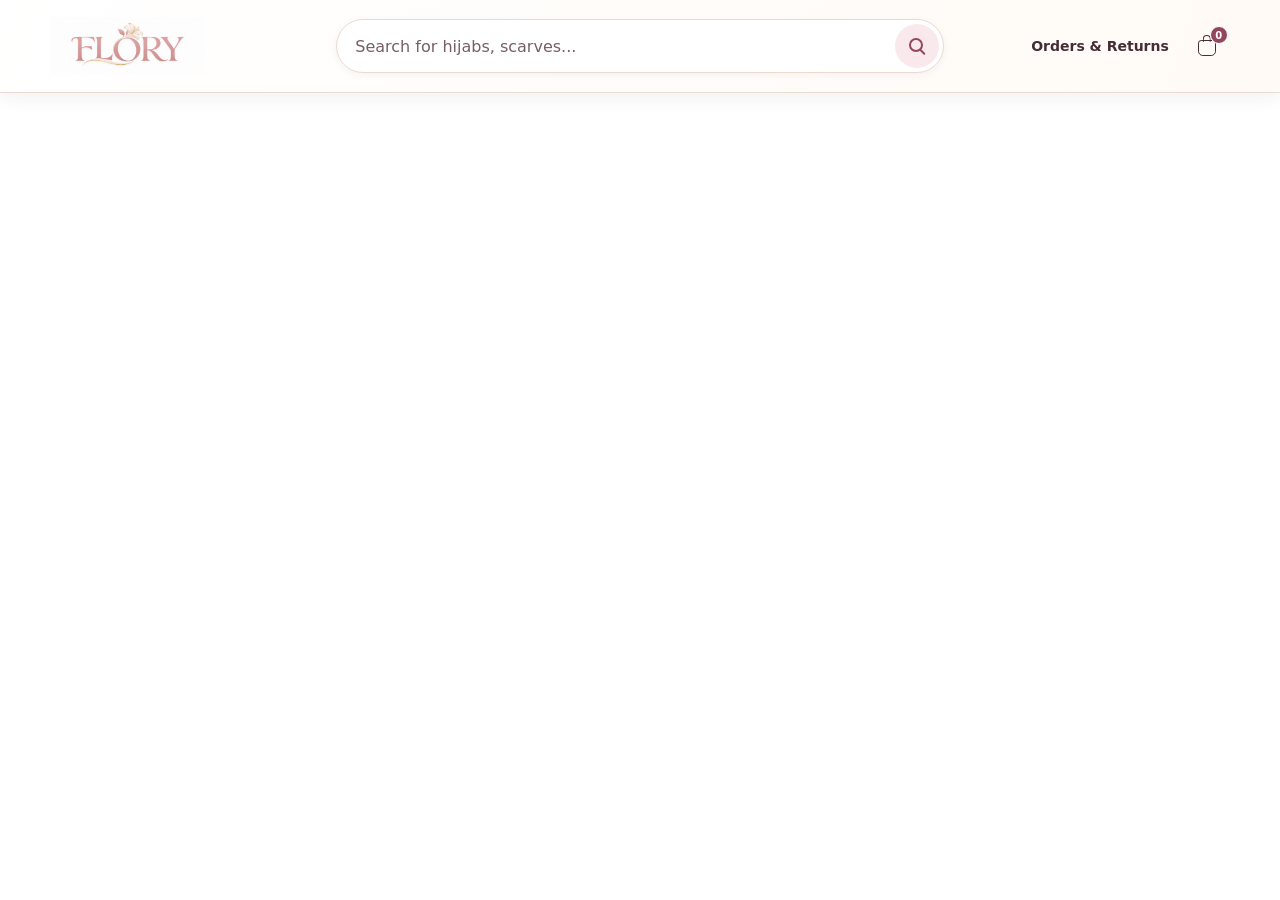
==== 3.store-project/index.html @ 4fac4cdf "stap_1 creating the header HTML and CSS" ====
<!DOCTYPE html>
<html lang="en">

<head>
    <meta charset="UTF-8">
    <meta name="viewport" content="width=device-width, initial-scale=1.0">
    <link rel="icon" type="image/png" href="./images/icons/flory-fav-icon.png">
    <title>FLORY</title>
    <link rel="stylesheet" href="./style/index/header.css">
</head>

<body>
    <header class="store-header">
        <div class="header-inner">
            <a class="brand" href="index.html">
                <img src="images/flory-logo.png" alt="FLORY home">
            </a>

            <form class="store-search" role="search" action="search.html" method="get">
                <input type="search" name="q" aria-label="Search for hijabs and scarves"
                    placeholder="Search for hijabs, scarves..." required>
                <button type="submit" aria-label="Search">
                    <span class="search-icon" aria-hidden="true"></span>
                </button>
            </form>

            <nav class="header-actions" aria-label="Store links">
                <a class="orders-link" href="orders.html">Orders &amp; Returns</a>

                <div class="cart-tools">
                    <a class="icon-link" href="cart.html" aria-label="Shopping bag, 0 items">
                        <span class="bag-icon" aria-hidden="true"></span>
                        <span class="bag-count" aria-hidden="true">0</span>
                    </a>
                </div>
            </nav>
        </div>
    </header>
</body>

</html>
---- 3.store-project/style/index/header.css ----
:root {
  --cream: #fffaf5;
  --white: #fff;
  --blush: #fae9ec;
  --beige: #eadbd1;
  --rose: #93465d;
  --gold: #a97b3f;
  --ink: #442e35;
  --muted: #765f66;
}

* {
  box-sizing: border-box;
}

body {
  margin: 0;
  color: var(--ink);
  font-family: "DM Sans", system-ui, sans-serif;
}

.store-header {
  background: linear-gradient(110deg, var(--white), var(--cream));
  border-bottom: 1px solid var(--beige);
  box-shadow: 0 4px 18px rgb(68 46 53 / 7%);
}

.header-inner {
  display: grid;
  grid-template-columns: minmax(0, 1fr) minmax(0, 2.4fr) minmax(max-content, 1fr);
  align-items: center;
  gap: 2rem;
  max-width: 90rem;
  margin-inline: auto;
  padding: 1rem clamp(1rem, 4vw, 3.5rem);
}

.brand {
  justify-self: start;
  border-radius: 0.5rem;
}

.brand img {
  display: block;
  width: clamp(6rem, 12vw, 10rem);
  max-width: 100%;
  height: 3.75rem;
  object-fit: contain;
  object-position: left center;
}

.store-search {
  display: flex;
  width: 100%;
  min-width: 0;
  padding: 0.25rem;
  border: 1px solid var(--beige);
  border-radius: 999px;
  background: var(--white);
  box-shadow: 0 2px 8px rgb(68 46 53 / 5%);
}

.store-search input {
  flex: 1;
  min-width: 0;
  padding: 0 0.875rem;
  border: 0;
  border-radius: inherit;
  background: transparent;
  color: var(--ink);
  font: inherit;
}

.store-search input::placeholder {
  color: var(--muted);
}

.store-search input:focus {
  outline: none;
}

.store-search:focus-within {
  border-color: var(--rose);
  outline: 2px solid var(--blush);
}

.store-search button,
.icon-link {
  display: grid;
  place-items: center;
  flex: none;
  width: 2.75rem;
  height: 2.75rem;
}

.store-search button {
  border: 0;
  border-radius: 50%;
  background: var(--blush);
  color: var(--rose);
  cursor: pointer;
}

.store-search button:hover {
  background: #f4d9df;
}

.search-icon {
  position: relative;
  width: 0.875rem;
  height: 0.875rem;
  border: 2px solid currentColor;
  border-radius: 50%;
  transform: translate(-1px, -1px);
}

.search-icon::after {
  position: absolute;
  right: -5px;
  bottom: -3px;
  width: 7px;
  height: 2px;
  border-radius: 2px;
  background: currentColor;
  transform: rotate(45deg);
  content: "";
}

.header-actions,
.cart-tools {
  display: flex;
  align-items: center;
}

.header-actions {
  justify-self: end;
  gap: 1rem;
}



.orders-link {
  display: inline-flex;
  align-items: center;
  min-height: 2.75rem;
  color: var(--ink);
  font-size: 0.875rem;
  font-weight: 600;
  text-decoration: none;
  white-space: nowrap;
}

.orders-link:hover {
  text-decoration: underline;
  text-decoration-color: var(--gold);
  text-underline-offset: 0.25em;
}

.icon-link {
  position: relative;
  border-radius: 50%;
  color: var(--ink);
  text-decoration: none;
}

.icon-link:hover {
  background: var(--blush);
  color: var(--rose);
}

.brand:focus-visible,
.orders-link:focus-visible,
.icon-link:focus-visible,
.store-search button:focus-visible {
  outline: 2px solid var(--rose);
  outline-offset: 2px;
}






.bag-icon {
  position: relative;
  width: 1.125rem;
  height: 1rem;
  margin-top: 0.25rem;
  border: 1.5px solid currentColor;
  border-radius: 0.2rem 0.2rem 0.3rem 0.3rem;
}

.bag-icon::before {
  position: absolute;
  top: -0.375rem;
  left: 50%;
  width: 0.4rem;
  height: 0.35rem;
  border: 1.5px solid currentColor;
  border-bottom: 0;
  border-radius: 0.35rem 0.35rem 0 0;
  transform: translateX(-50%);
  content: "";
}

.bag-count {
  position: absolute;
  top: 0.125rem;
  right: 0.0625rem;
  display: grid;
  place-items: center;
  min-width: 1.125rem;
  height: 1.125rem;
  padding-inline: 0.125rem;
  border: 1px solid var(--white);
  border-radius: 999px;
  background: var(--rose);
  color: var(--white);
  font-size: 0.625rem;
  font-weight: 700;
}

/* Tablet */
@media (max-width: 62rem) {
  .header-inner {
    grid-template-columns: minmax(0, 1fr) minmax(0, 2fr) max-content;
    gap: 1rem;
  }

  .header-actions {
    gap: 0.5rem;
  }
}

/* Mobile: logo and store links above a full-width search field */
@media (max-width: 44rem) {
  .header-inner {
    grid-template-columns: minmax(0, 1fr) max-content;
    gap: 0.625rem 0.75rem;
    padding: 0.625rem 1rem 0.875rem;
  }

  .brand {
    grid-area: 1 / 1;
  }

  .brand img {
    height: 2.75rem;
  }

  .header-actions {
    grid-area: 1 / 2;
  }

  .store-search {
    grid-area: 2 / 1 / 3 / -1;
  }
}

/* Narrow phones */
@media (max-width: 23rem) {
  .header-inner {
    padding-inline: 0.75rem;
    column-gap: 0.5rem;
  }

  .orders-link {
    font-size: 0.75rem;
  }

 
}
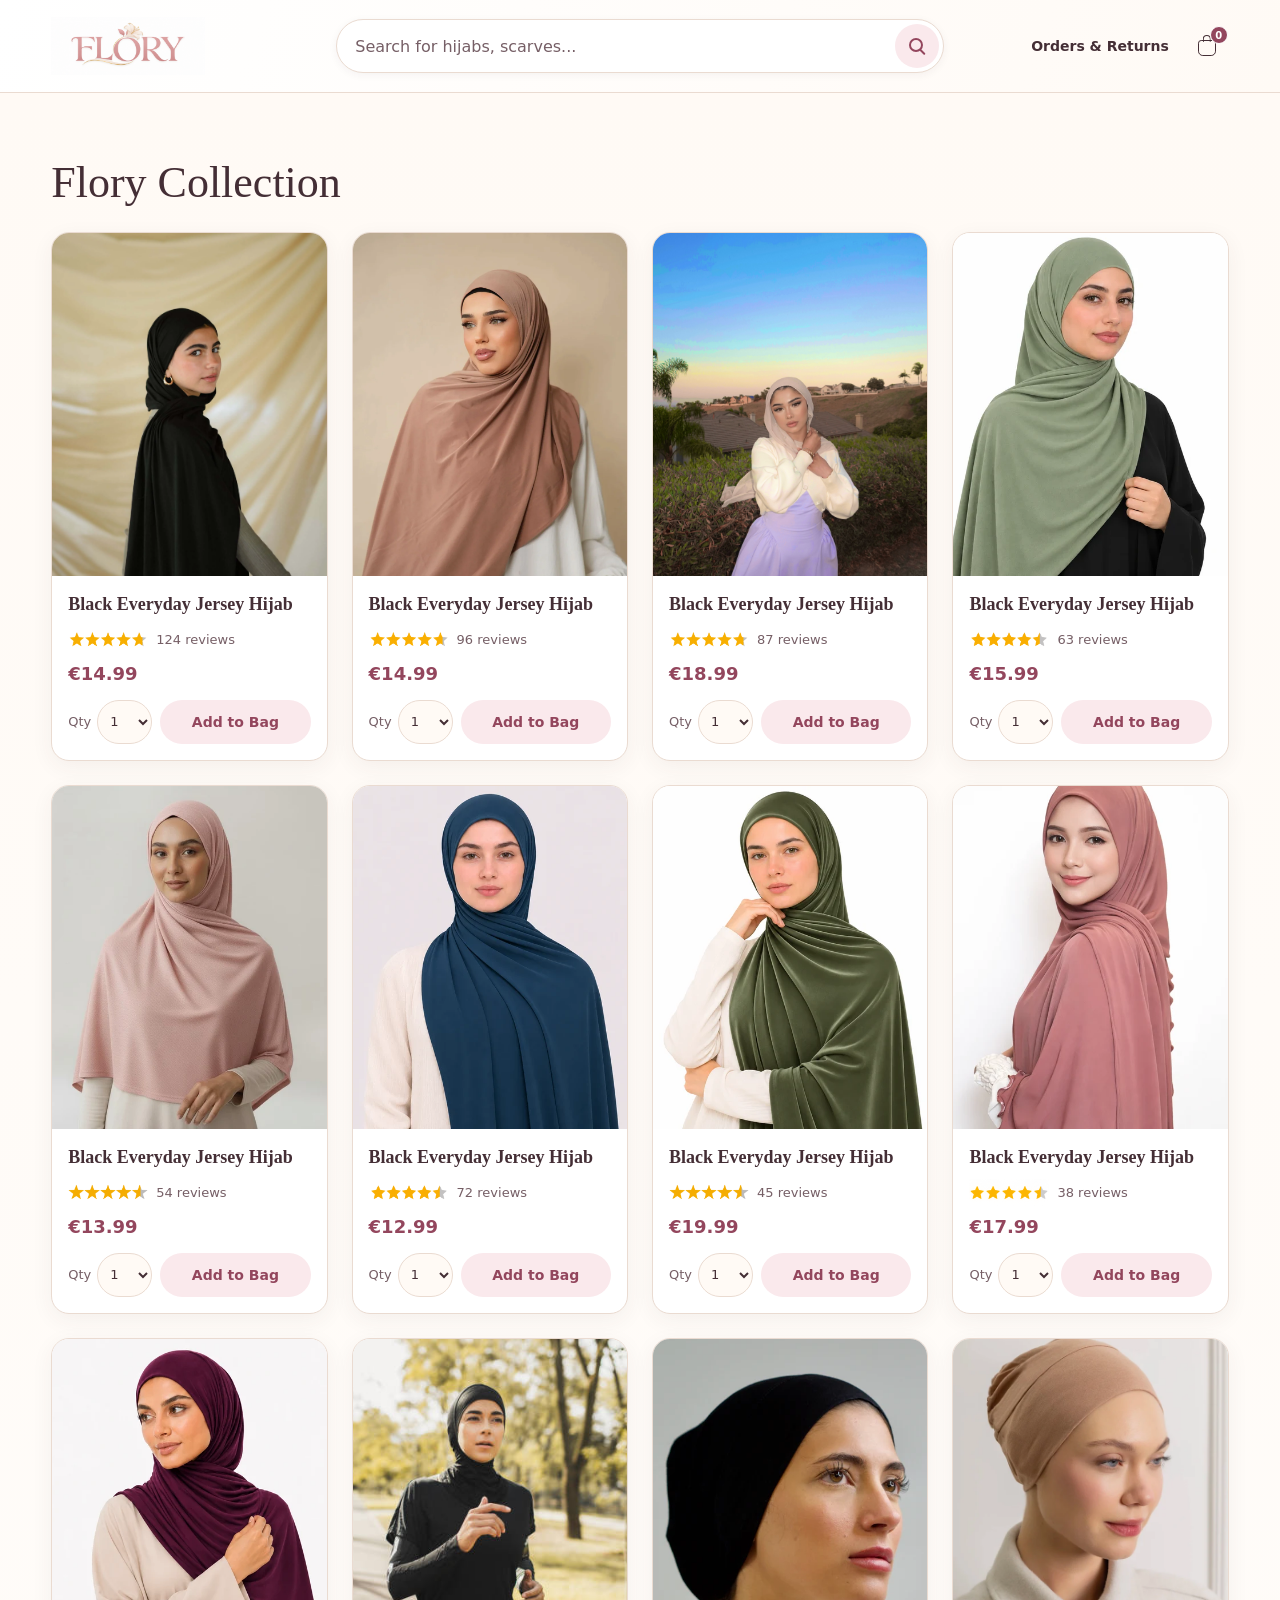
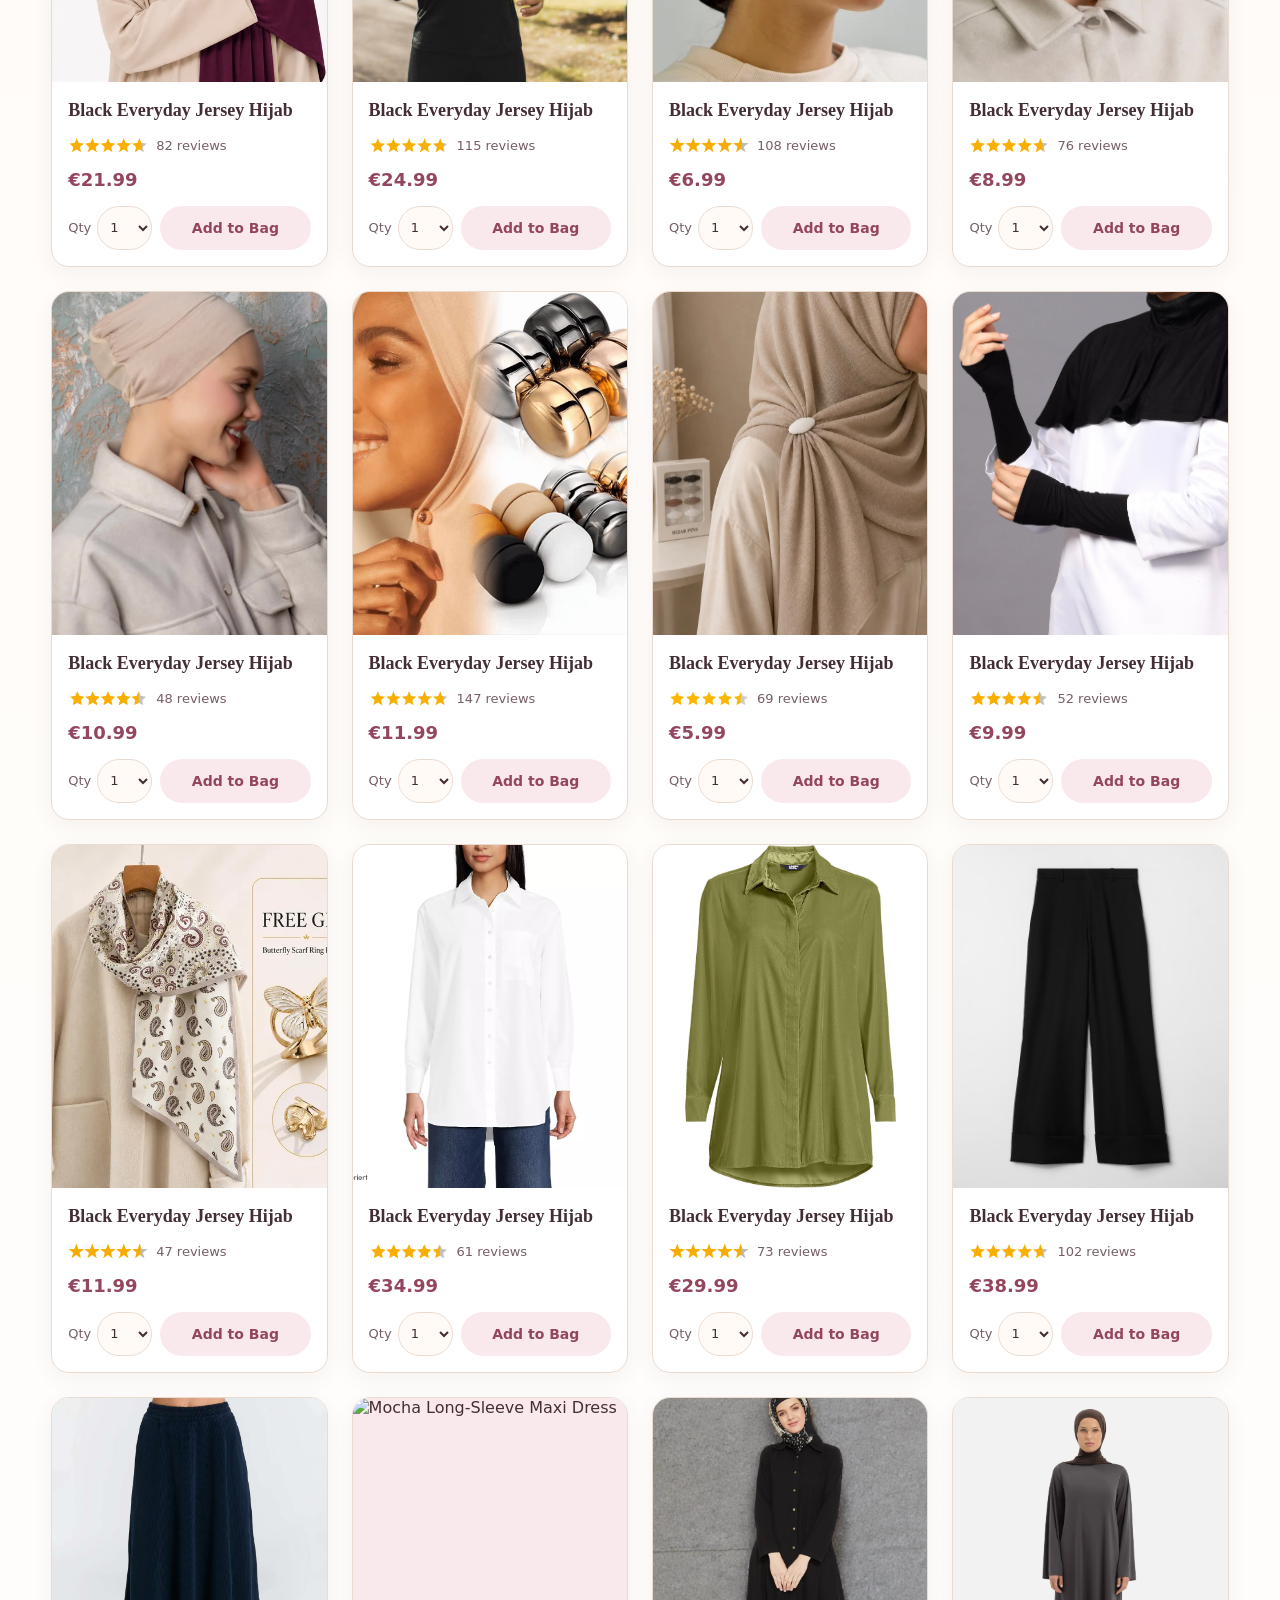
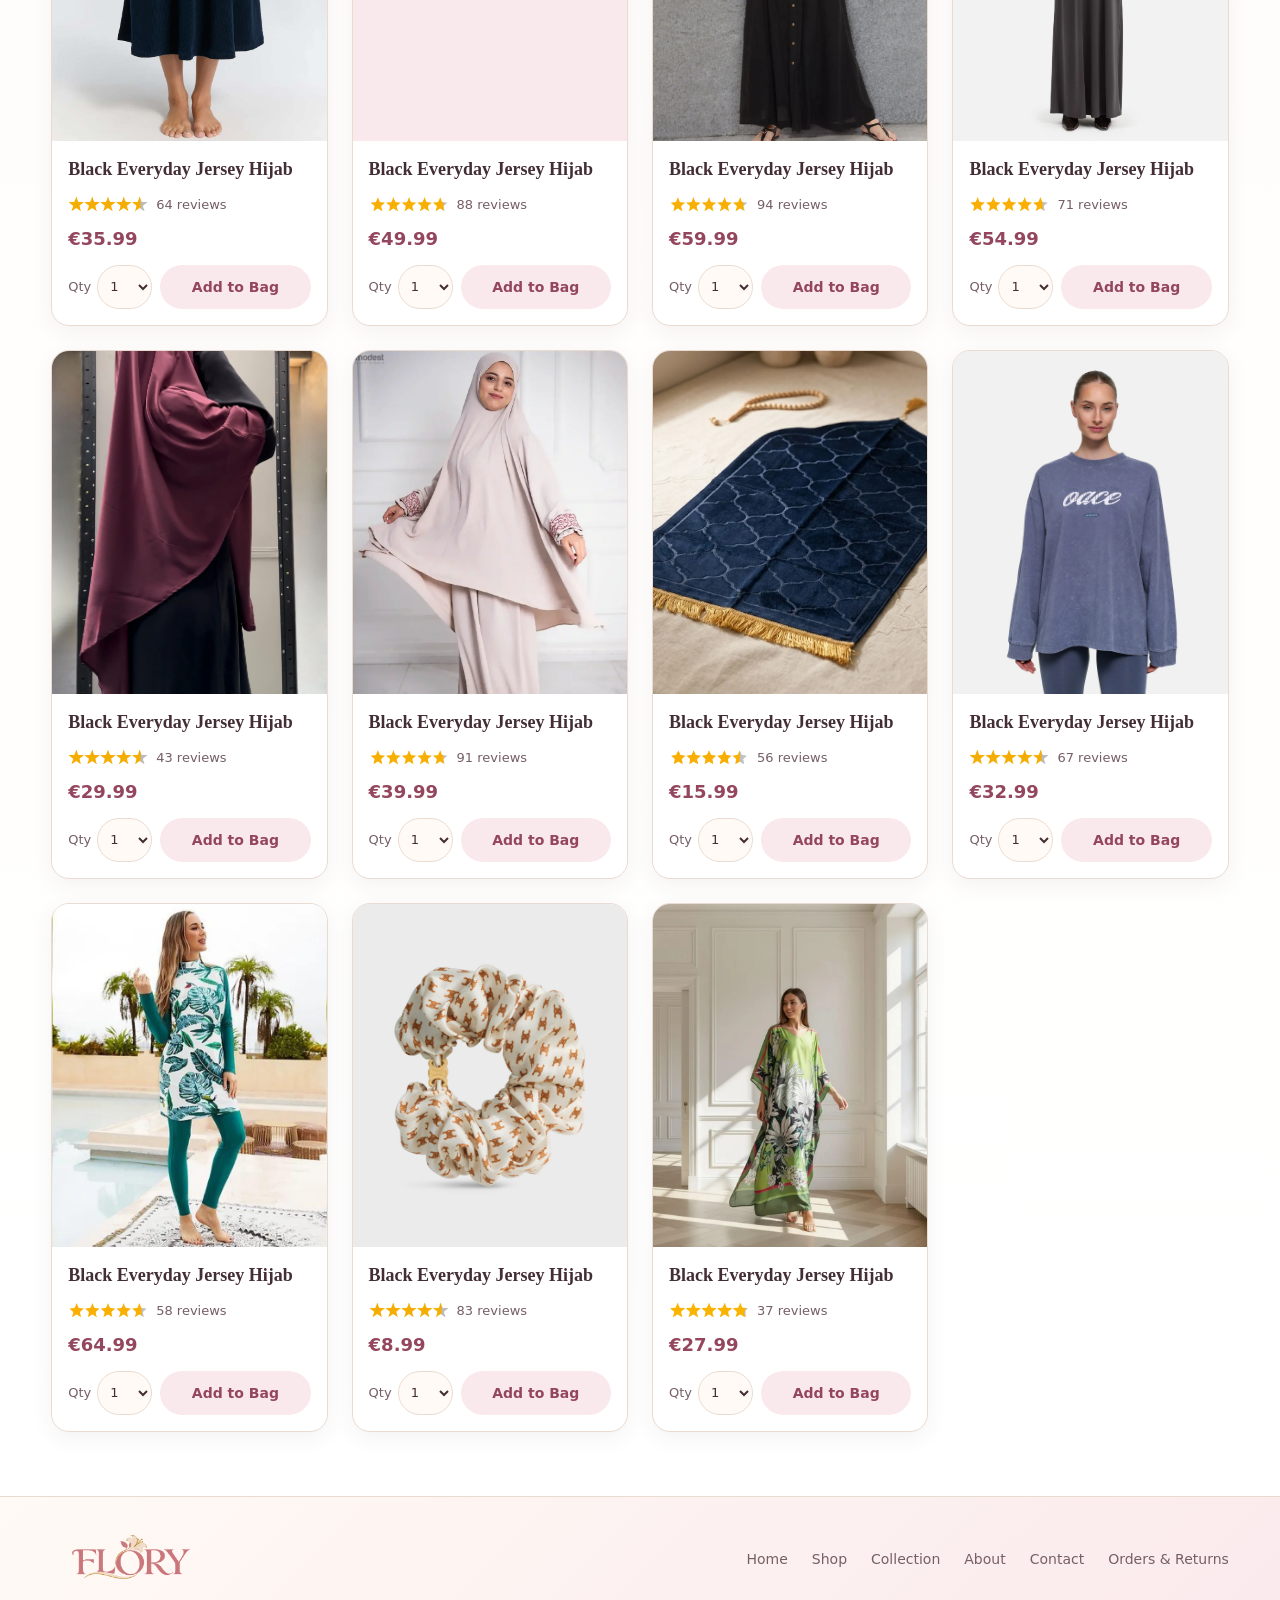
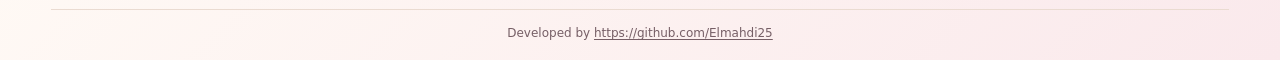
==== commit c338fa49: "stap_2 generating html with javascript" ====
--- a/3.store-project/index.html
+++ b/3.store-project/index.html
@@ -7,6 +7,7 @@
     <link rel="icon" type="image/png" href="./images/icons/flory-fav-icon.png">
     <title>FLORY</title>
     <link rel="stylesheet" href="./style/index/header.css">
+    <link rel="stylesheet" href="./style/index/main.css"><link rel="stylesheet" href="./style/index/footer.css">
 </head>
 
 <body>
@@ -36,6 +37,37 @@
             </nav>
         </div>
     </header>
+    <main class="shop">
+        <h1 class="shop-title">Flory Collection</h1>
+
+        <div class="products-grid js-products-grid"></div>
+    </main>
+
+    <script src="./script/product.js"></script>
+    <script src="./script/index.js"></script>
+    <footer class="flory-footer">
+        <div class="flory-footer-inner">
+            <a class="flory-footer-brand" href="index.html" aria-label="FLORY home">
+                <img src="images/flory-logo-background-removed.png" alt="FLORY">
+            </a>
+    
+            <nav class="flory-footer-nav" aria-label="Footer navigation">
+                <ul class="flory-footer-links">
+                    <li><a href="index.html">Home</a></li>
+                    <li><a href="index.html#shop">Shop</a></li>
+                    <li><a href="index.html#collection">Collection</a></li>
+                    <li><a href="about.html">About</a></li>
+                    <li><a href="contact.html">Contact</a></li>
+                    <li><a href="orders.html">Orders &amp; Returns</a></li>
+                </ul>
+            </nav>
+    
+            <p class="flory-footer-credit">
+                Developed by
+                <a href="https://github.com/Elmahdi25">https://github.com/Elmahdi25</a>
+            </p>
+        </div>
+    </footer>
 </body>
 
 </html>
--- a/3.store-project/style/index/header.css
+++ b/3.store-project/style/index/header.css
@@ -27,7 +27,10 @@
 
 .header-inner {
   display: grid;
-  grid-template-columns: minmax(0, 1fr) minmax(0, 2.4fr) minmax(max-content, 1fr);
+  grid-template-columns: minmax(0, 1fr) minmax(0, 2.4fr) minmax(
+      max-content,
+      1fr
+    );
   align-items: center;
   gap: 2rem;
   max-width: 90rem;
@@ -137,8 +140,6 @@
   gap: 1rem;
 }
 
-
-
 .orders-link {
   display: inline-flex;
   align-items: center;
@@ -175,11 +176,6 @@
   outline: 2px solid var(--rose);
   outline-offset: 2px;
 }
-
-
-
-
-
 
 .bag-icon {
   position: relative;
@@ -267,6 +263,4 @@
   .orders-link {
     font-size: 0.75rem;
   }
-
- 
-}+}
--- a/3.store-project/style/index/main.css
+++ b/3.store-project/style/index/main.css
@@ -0,0 +1,145 @@
+.shop {
+  min-height: 100vh;
+  padding: clamp(2rem, 5vw, 4rem) clamp(1rem, 4vw, 3.5rem);
+  background: linear-gradient(180deg, var(--cream), var(--white));
+}
+
+.shop-title,
+.products-grid {
+  max-width: 80rem;
+  margin-inline: auto;
+}
+
+.shop-title {
+  margin-top: 0;
+  margin-bottom: 1.5rem;
+  color: var(--ink);
+  font-family: Georgia, serif;
+  font-size: clamp(1.75rem, 4vw, 2.75rem);
+  font-weight: 500;
+}
+
+.products-grid {
+  display: grid;
+  grid-template-columns: repeat(auto-fill, minmax(min(100%, 15rem), 1fr));
+  gap: clamp(0.875rem, 2vw, 1.5rem);
+}
+
+.product-card {
+  display: flex;
+  flex-direction: column;
+  min-width: 0;
+  overflow: hidden;
+  border: 1px solid var(--beige);
+  border-radius: 1.125rem;
+  background: var(--white);
+  box-shadow: 0 6px 22px rgb(68 46 53 / 6%);
+}
+
+.product-image-wrap {
+  aspect-ratio: 4 / 5;
+  overflow: hidden;
+  background: var(--blush);
+}
+
+.product-image {
+  display: block;
+  width: 100%;
+  height: 100%;
+  object-fit: cover;
+}
+
+.product-details {
+  display: flex;
+  flex: 1;
+  flex-direction: column;
+  gap: 0.625rem;
+  padding: 1rem;
+}
+
+.product-name {
+  margin: 0;
+  color: var(--ink);
+  font-family: Georgia, serif;
+  font-size: 1.125rem;
+  font-weight: 600;
+  line-height: 1.35;
+}
+
+.product-rating {
+  display: flex;
+  flex-wrap: wrap;
+  align-items: center;
+  gap: 0.375rem 0.5rem;
+}
+
+.product-stars {
+  display: block;
+  width: 5rem;
+  height: auto;
+}
+
+.product-review-count {
+  color: var(--muted);
+  font-size: 0.8125rem;
+}
+
+.product-price {
+  margin: 0;
+  color: var(--rose);
+  font-size: 1.125rem;
+  font-weight: 700;
+}
+
+.product-actions {
+  display: flex;
+  flex-wrap: wrap;
+  align-items: center;
+  gap: 0.5rem;
+  margin-top: auto;
+  padding-top: 0.375rem;
+}
+
+.product-quantity {
+  display: flex;
+  align-items: center;
+  gap: 0.375rem;
+  color: var(--muted);
+  font-size: 0.8125rem;
+}
+
+.product-quantity select,
+.add-to-bag {
+  min-height: 2.75rem;
+  border-radius: 999px;
+  font: inherit;
+  cursor: pointer;
+}
+
+.product-quantity select {
+  padding-inline: 0.5rem;
+  border: 1px solid var(--beige);
+  background: var(--cream);
+  color: var(--ink);
+}
+
+.add-to-bag {
+  flex: 1 0 auto;
+  padding-inline: 0.75rem;
+  border: 1px solid transparent;
+  background: var(--blush);
+  color: var(--rose);
+  font-size: 0.875rem;
+  font-weight: 700;
+}
+
+.add-to-bag:hover {
+  border-color: var(--gold);
+  background: #f4d9df;
+}
+
+.product-quantity select:focus-visible,
+.add-to-bag:focus-visible {
+  outline: 2px solid var(--rose);
+  outline-offset: 2px;
+}
--- a/3.store-project/style/index/footer.css
+++ b/3.store-project/style/index/footer.css
@@ -0,0 +1,120 @@
+.flory-footer {
+  padding: 2rem clamp(1rem, 4vw, 3.5rem) 1rem;
+  border-top: 1px solid var(--beige, #eadbd1);
+  background: linear-gradient(
+    135deg,
+    var(--cream, #fffaf5),
+    var(--blush, #fae9ec)
+  );
+  color: var(--muted, #765f66);
+}
+
+.flory-footer-inner {
+  display: grid;
+  grid-template-columns: auto minmax(0, 1fr);
+  align-items: center;
+  gap: 1.25rem 2rem;
+  max-width: 80rem;
+  margin-inline: auto;
+}
+
+.flory-footer a {
+  color: inherit;
+  text-decoration: none;
+}
+
+.flory-footer a:hover {
+  color: var(--rose, #93465d);
+  text-decoration: underline;
+  text-underline-offset: 0.25em;
+}
+
+.flory-footer a:focus-visible {
+  outline: 2px solid var(--rose, #93465d);
+  outline-offset: 3px;
+  border-radius: 0.2rem;
+}
+
+.flory-footer .flory-footer-brand {
+  justify-self: start;
+}
+
+.flory-footer-brand img {
+  display: block;
+  width: clamp(7rem, 15vw, 10rem);
+  height: auto;
+}
+
+@media (max-width: 48rem) {
+  .flory-footer .flory-footer-brand {
+    justify-self: center;
+  }
+}
+
+.flory-footer-nav {
+  justify-self: end;
+}
+
+.flory-footer-links {
+  display: flex;
+  flex-wrap: wrap;
+  justify-content: flex-end;
+  gap: 0.25rem clamp(0.875rem, 2vw, 1.5rem);
+  margin: 0;
+  padding: 0;
+  list-style: none;
+}
+
+.flory-footer-links a {
+  display: inline-flex;
+  align-items: center;
+  min-height: 2.75rem;
+  font-size: 0.875rem;
+}
+
+.flory-footer-credit {
+  grid-column: 1 / -1;
+  margin: 0;
+  padding-top: 0.875rem;
+  border-top: 1px solid var(--beige, #eadbd1);
+  font-size: 0.75rem;
+  line-height: 1.6;
+  text-align: center;
+  overflow-wrap: anywhere;
+}
+
+.flory-footer-credit a {
+  text-decoration: underline;
+  text-underline-offset: 0.2em;
+}
+
+/* Tablet and mobile */
+@media (max-width: 48rem) {
+  .flory-footer-inner {
+    grid-template-columns: minmax(0, 1fr);
+    justify-items: center;
+    gap: 0.75rem;
+  }
+
+  .flory-footer-nav {
+    justify-self: center;
+  }
+
+  .flory-footer-links {
+    justify-content: center;
+  }
+
+  .flory-footer-credit {
+    width: 100%;
+  }
+}
+
+/* Small phones */
+@media (max-width: 30rem) {
+  .flory-footer-links {
+    display: grid;
+    grid-template-columns: repeat(2, minmax(0, 1fr));
+    column-gap: 1.25rem;
+    text-align: center;
+  }
+}
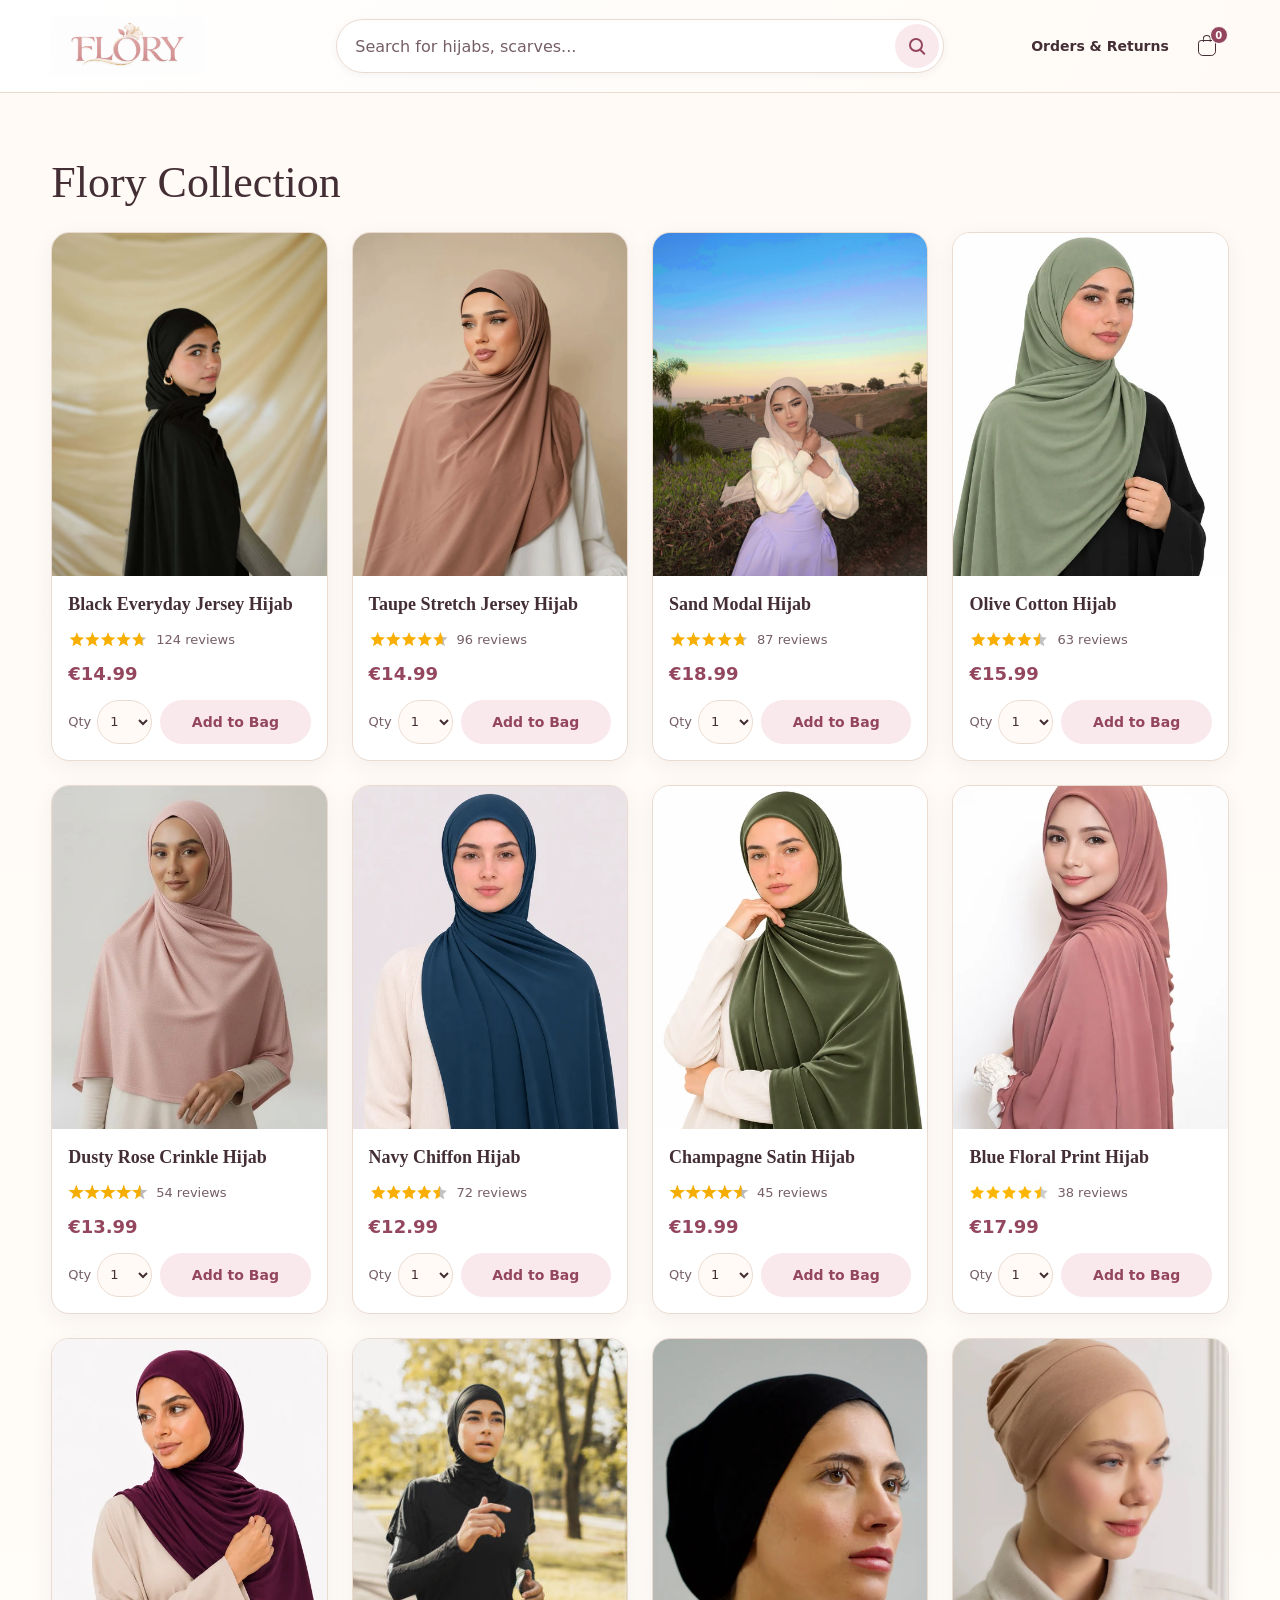
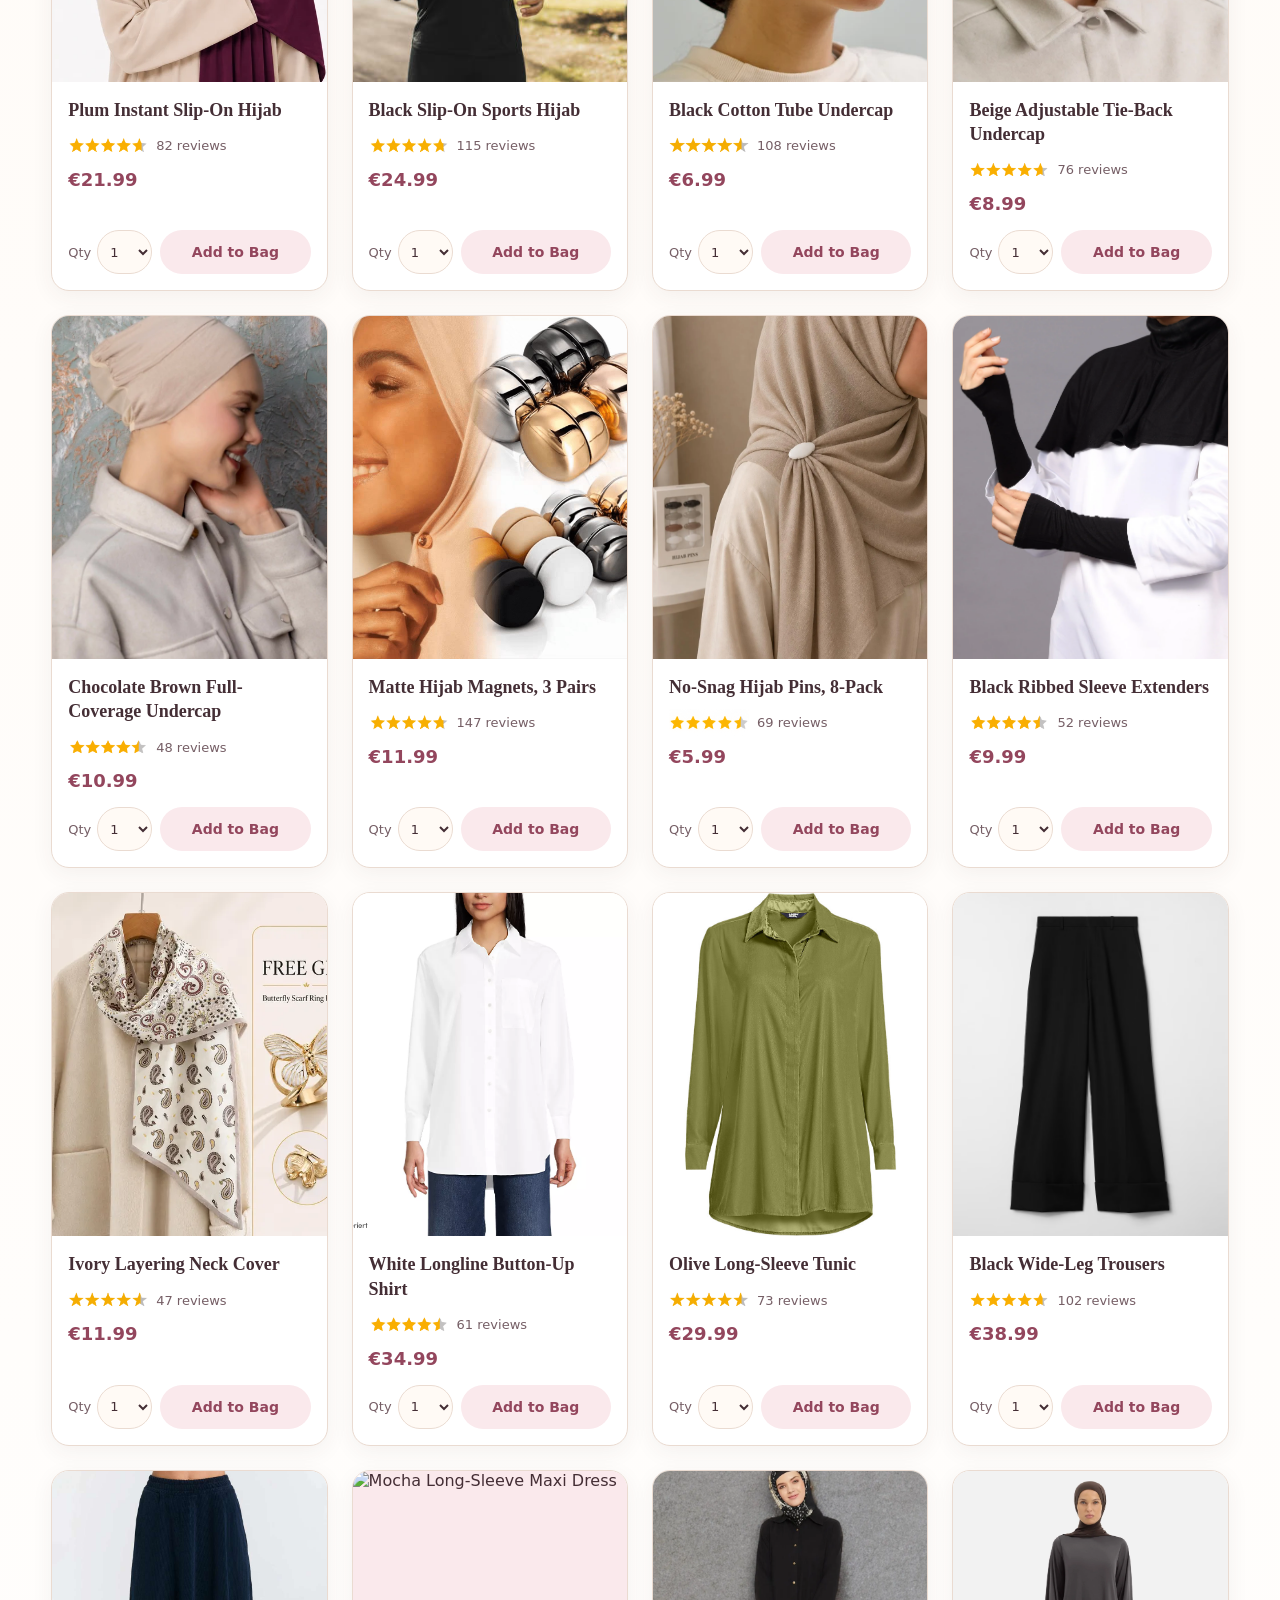
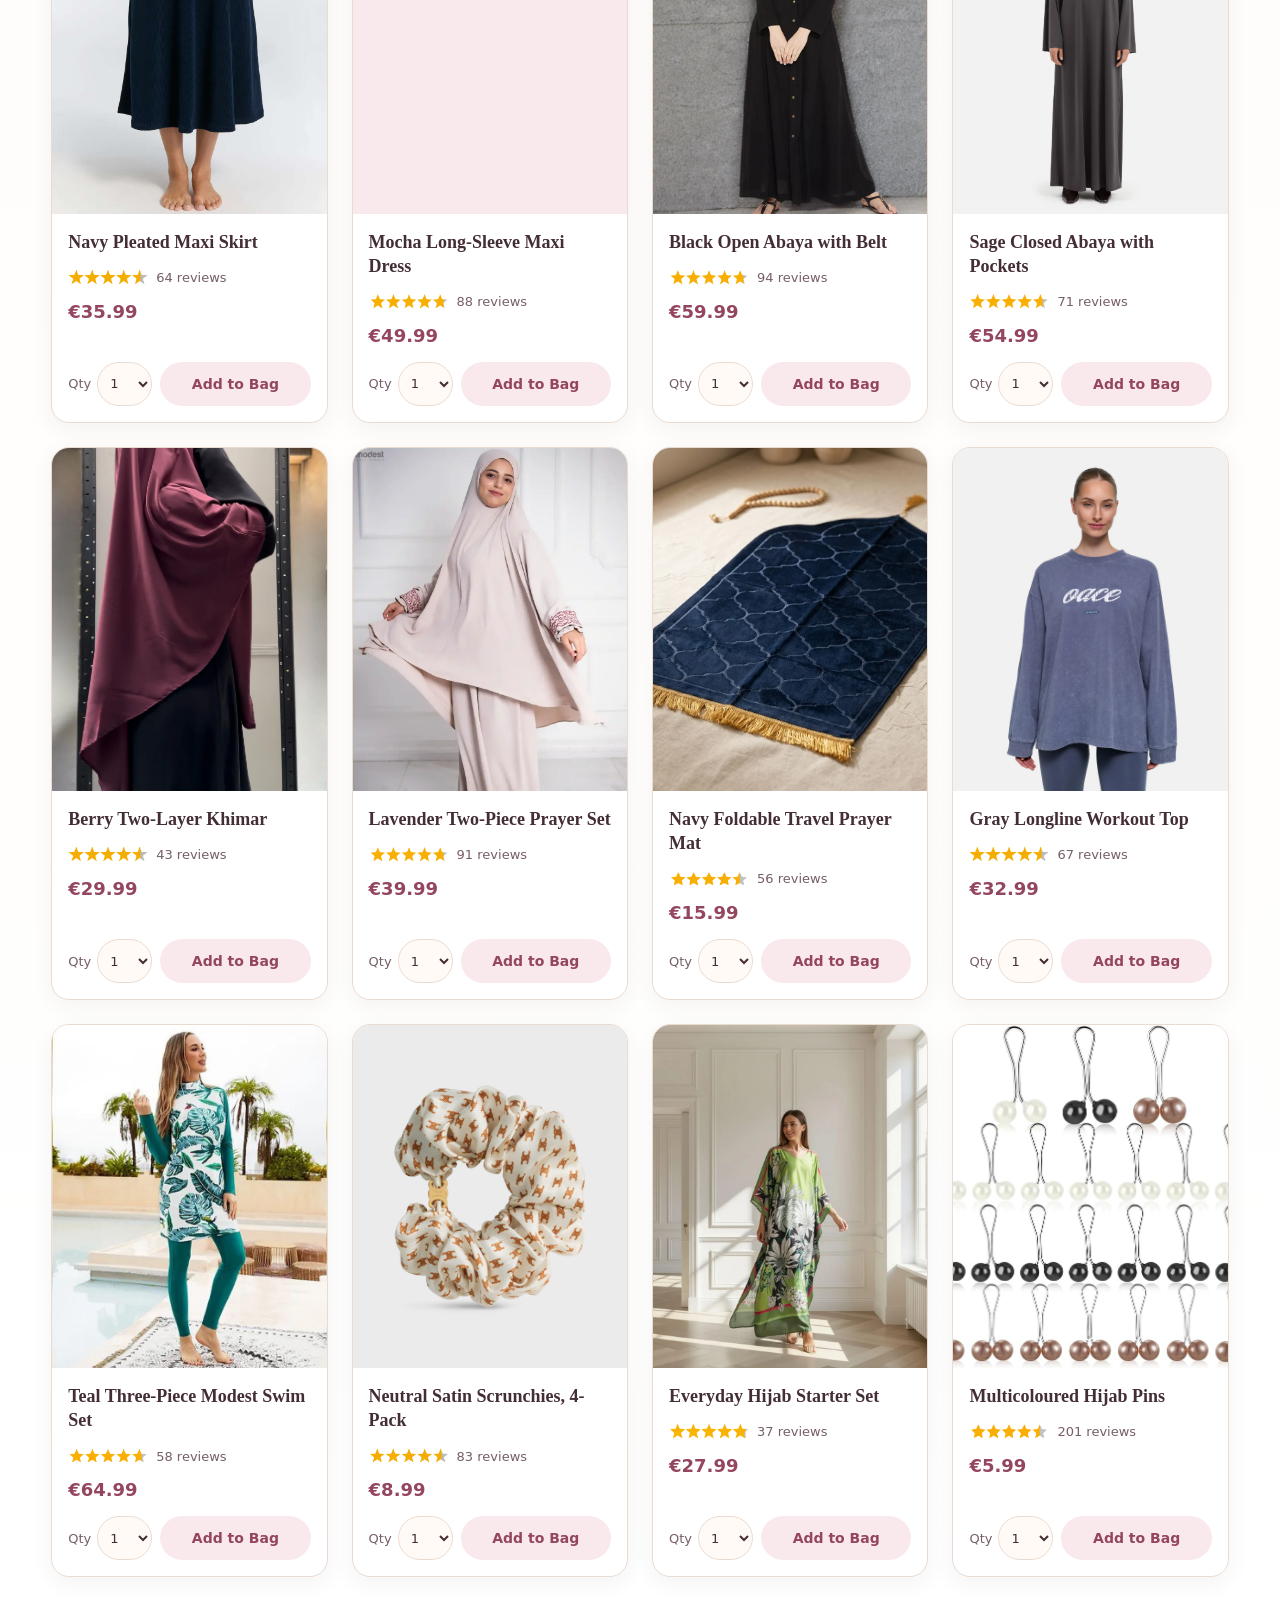
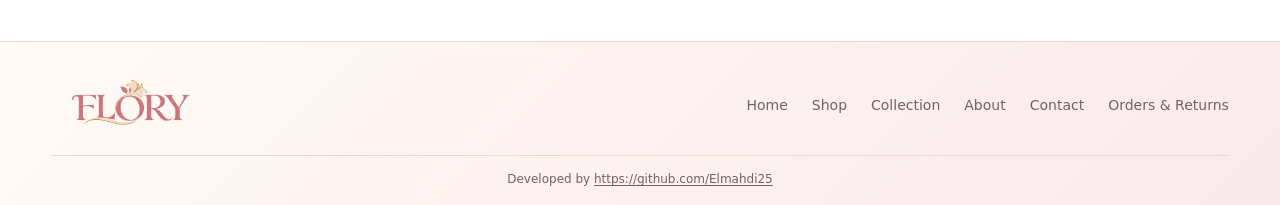
==== commit c8298089: "stap_3 calculating cart quantity product and display them" ====
--- a/3.store-project/index.html
+++ b/3.store-project/index.html
@@ -7,7 +7,8 @@
     <link rel="icon" type="image/png" href="./images/icons/flory-fav-icon.png">
     <title>FLORY</title>
     <link rel="stylesheet" href="./style/index/header.css">
-    <link rel="stylesheet" href="./style/index/main.css"><link rel="stylesheet" href="./style/index/footer.css">
+    <link rel="stylesheet" href="./style/index/main.css">
+    <link rel="stylesheet" href="./style/index/footer.css">
 </head>
 
 <body>
@@ -43,14 +44,13 @@
         <div class="products-grid js-products-grid"></div>
     </main>
 
-    <script src="./script/product.js"></script>
-    <script src="./script/index.js"></script>
+
     <footer class="flory-footer">
         <div class="flory-footer-inner">
             <a class="flory-footer-brand" href="index.html" aria-label="FLORY home">
                 <img src="images/flory-logo-background-removed.png" alt="FLORY">
             </a>
-    
+
             <nav class="flory-footer-nav" aria-label="Footer navigation">
                 <ul class="flory-footer-links">
                     <li><a href="index.html">Home</a></li>
@@ -61,13 +61,16 @@
                     <li><a href="orders.html">Orders &amp; Returns</a></li>
                 </ul>
             </nav>
-    
+
             <p class="flory-footer-credit">
                 Developed by
                 <a href="https://github.com/Elmahdi25">https://github.com/Elmahdi25</a>
             </p>
         </div>
     </footer>
+    <script src="./script/bag_cart.js"></script>
+    <script src="./script/product.js"></script>
+    <script src="./script/index.js"></script>
 </body>
 
 </html>
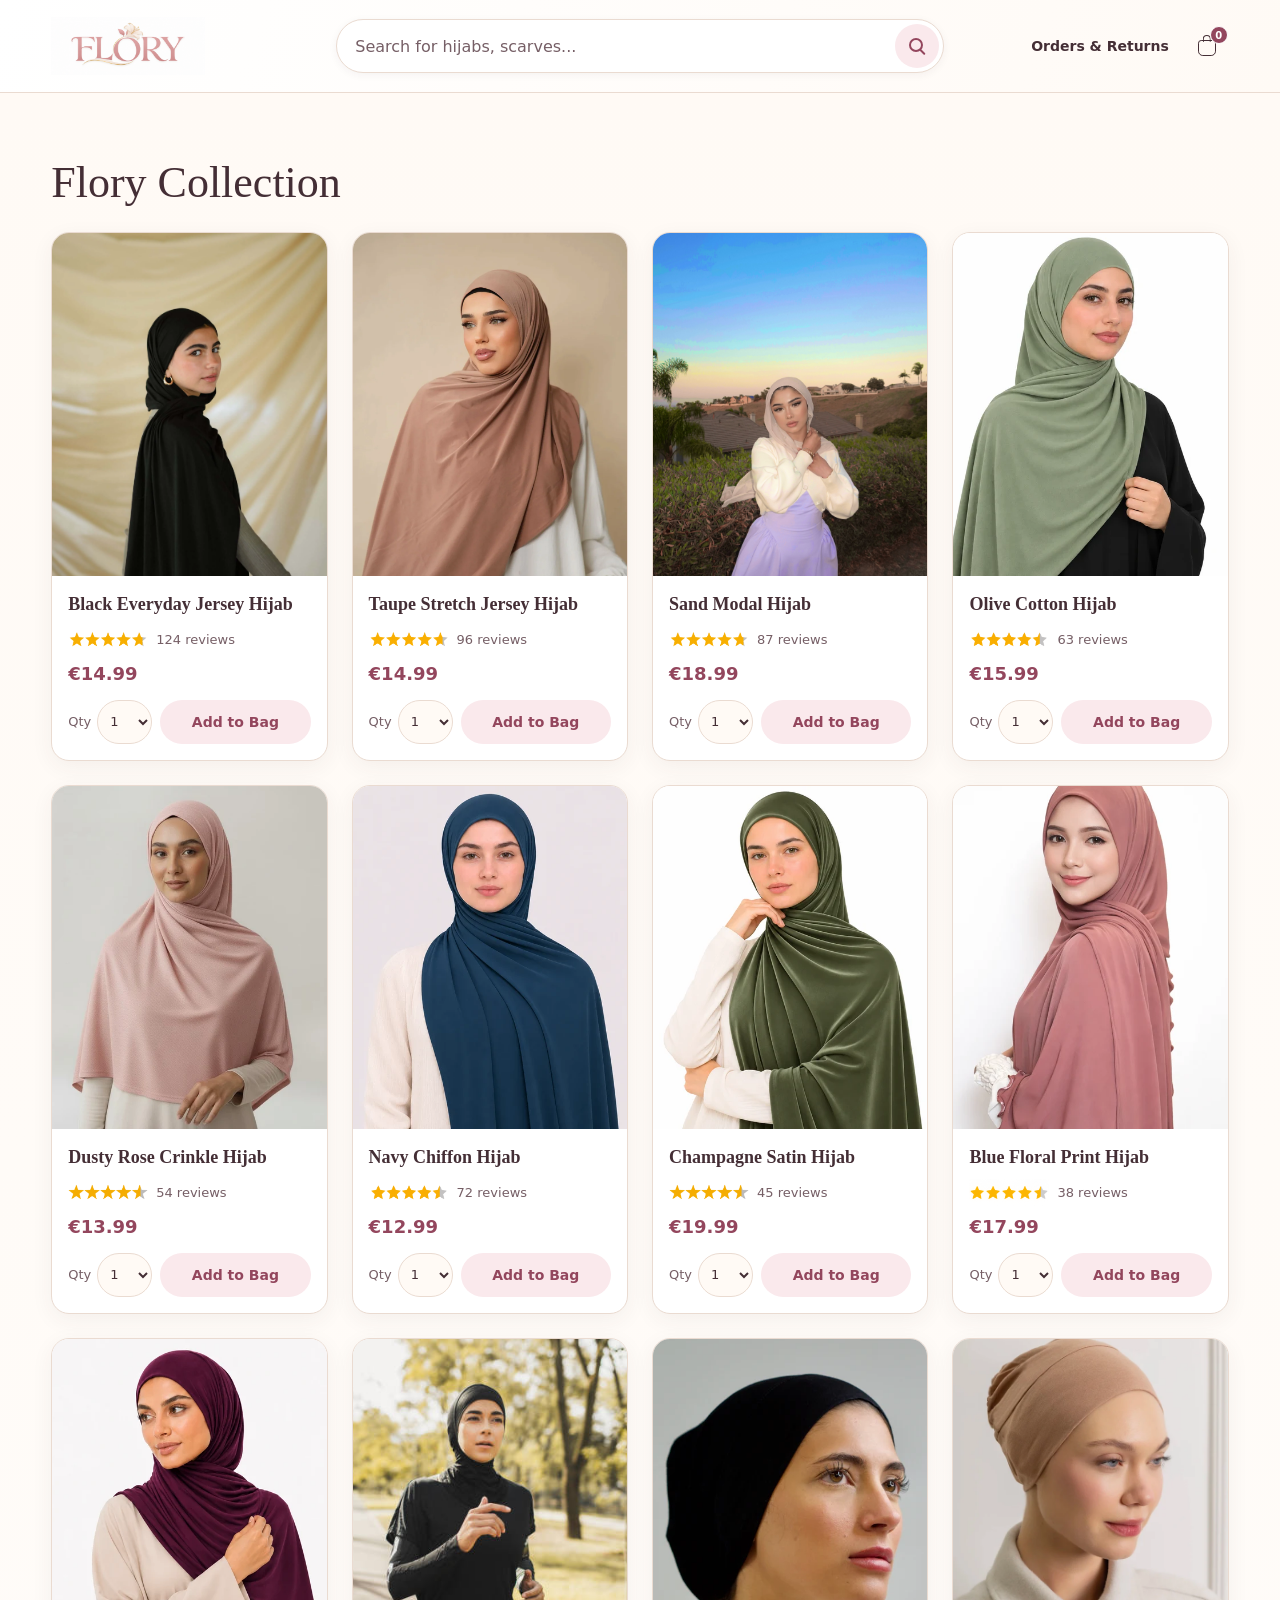
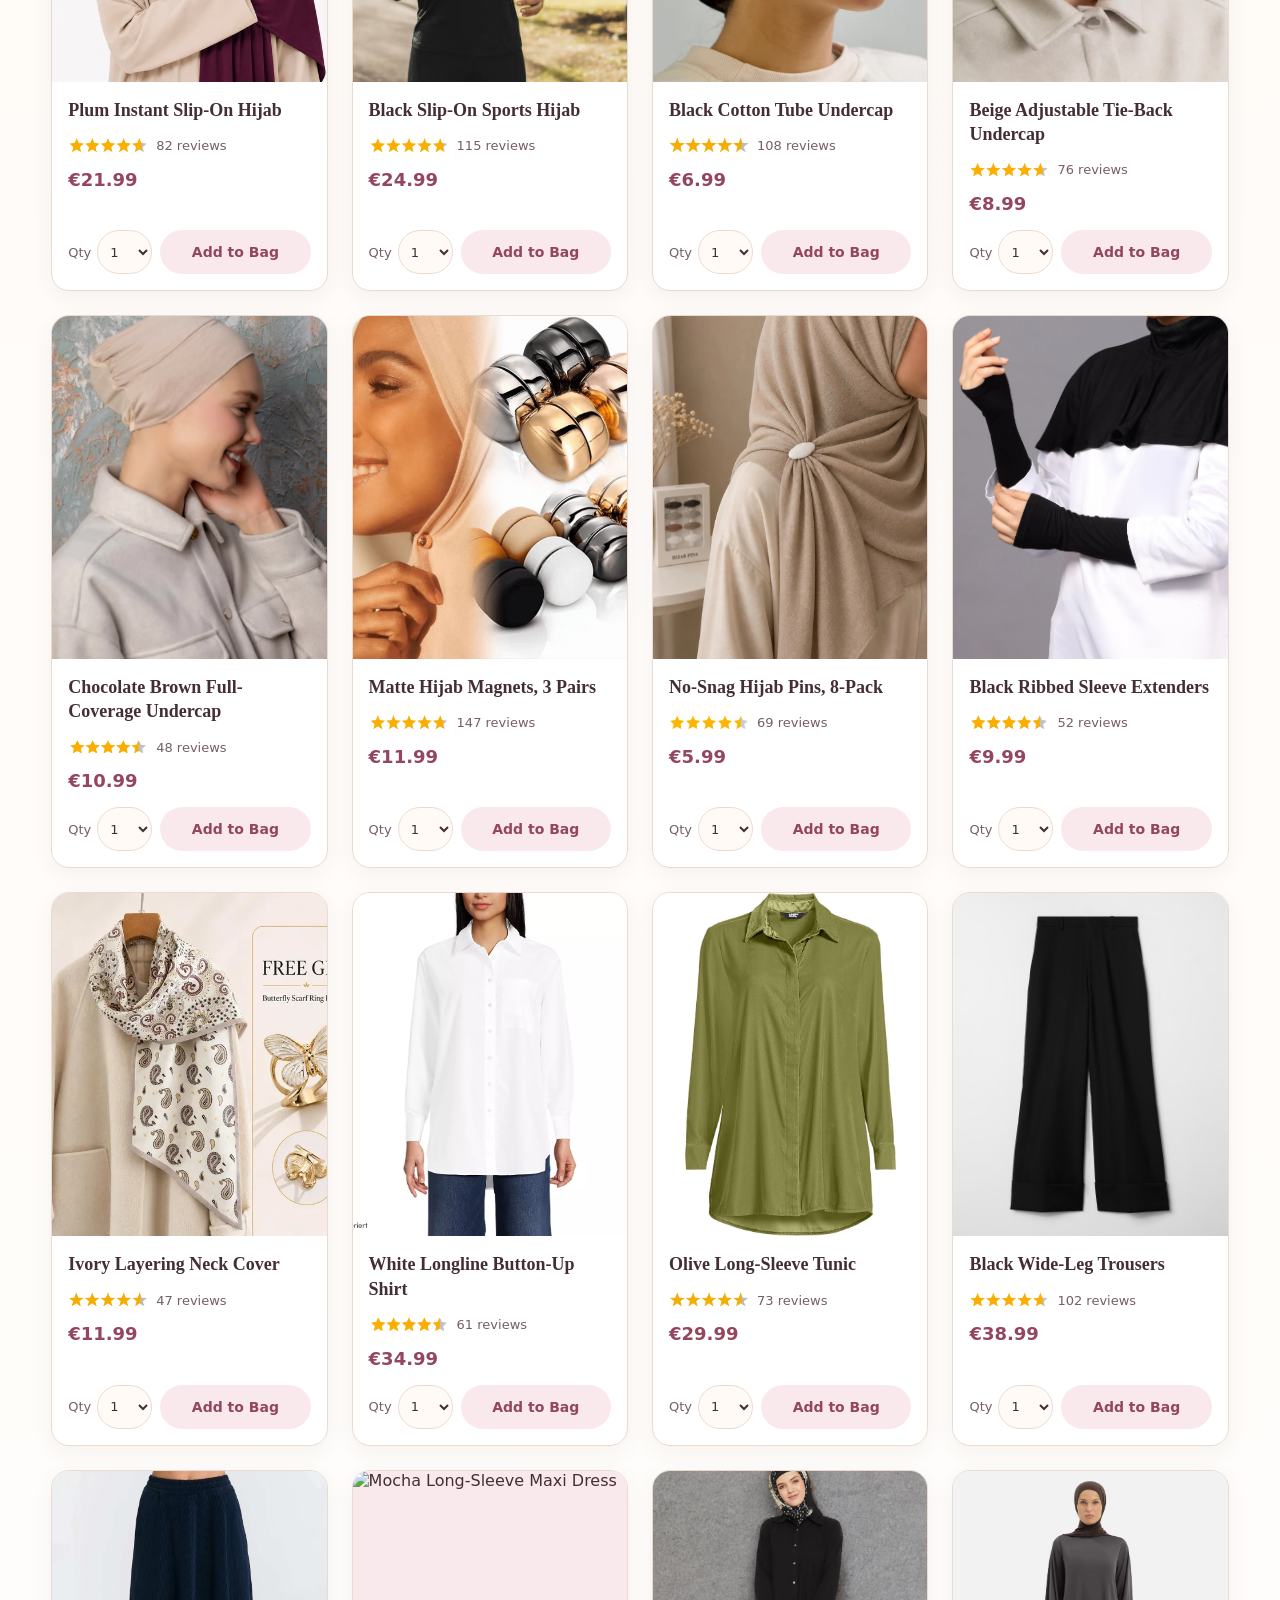
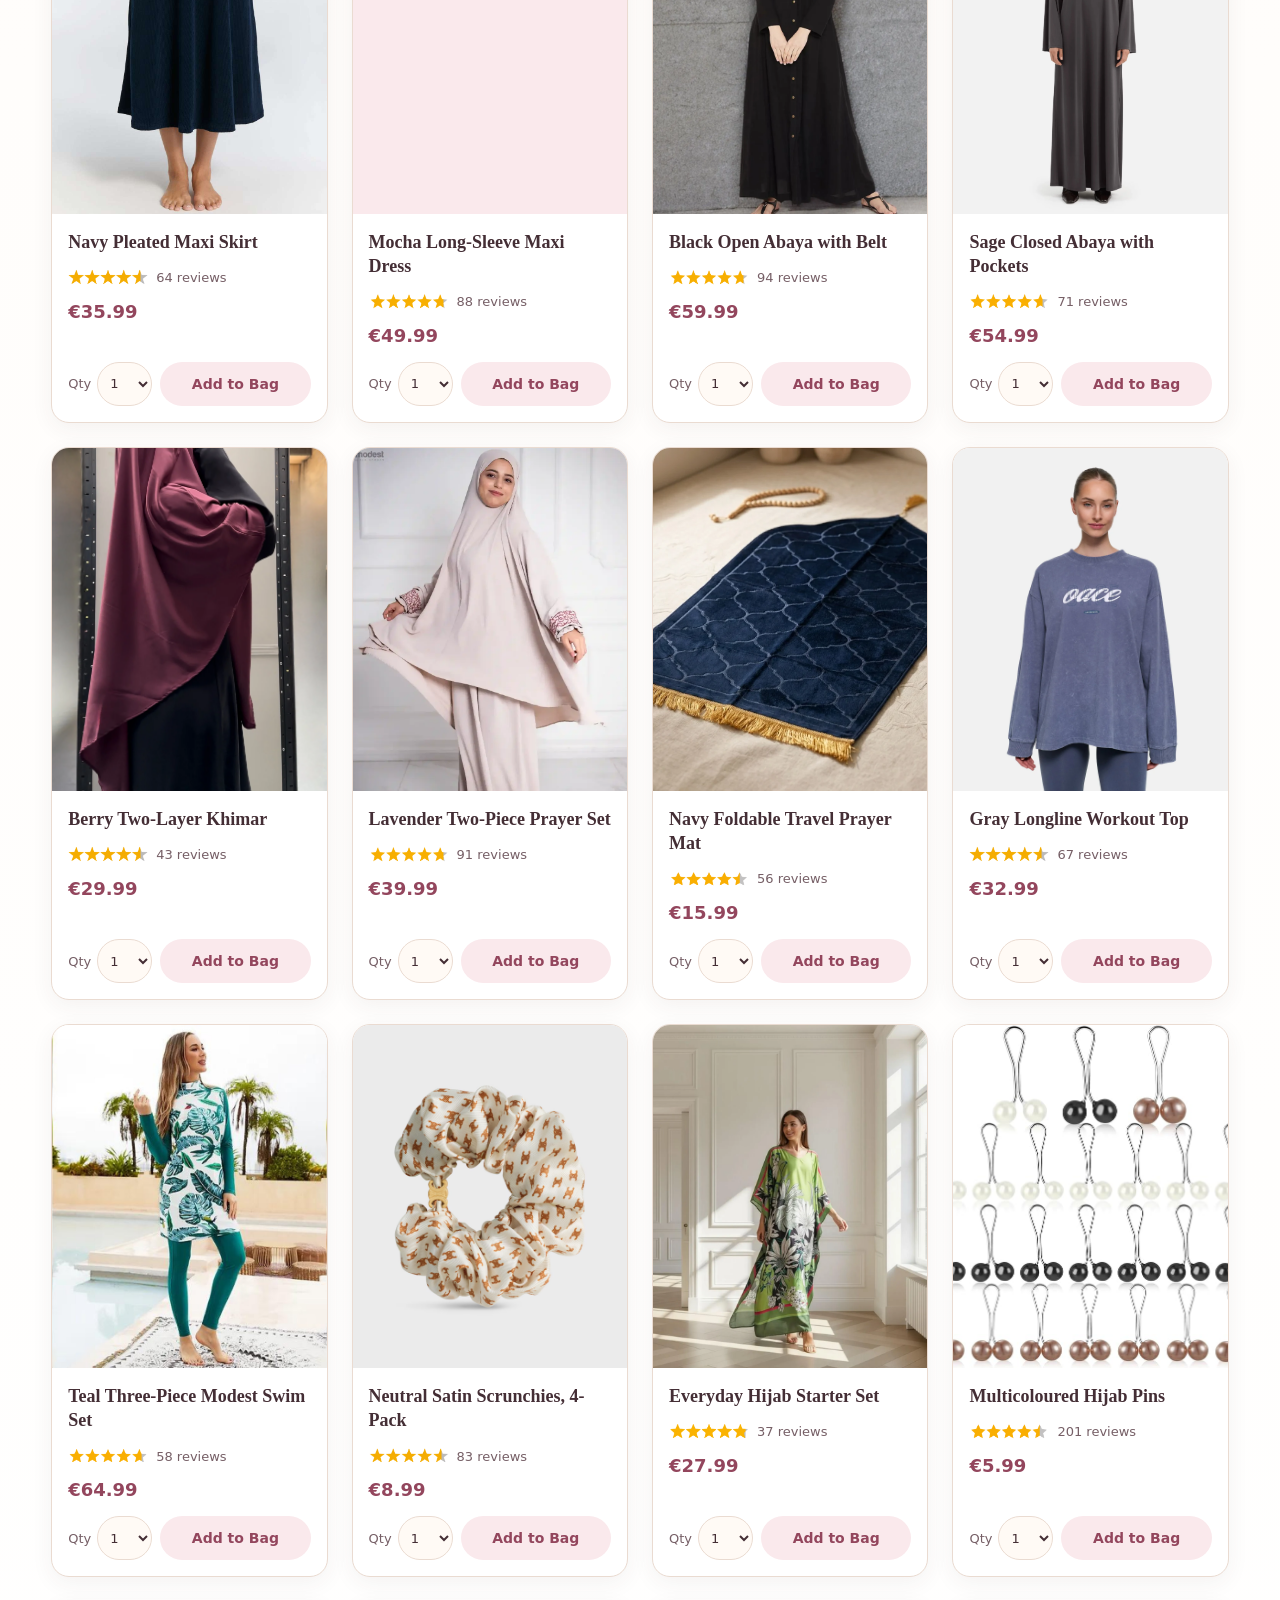
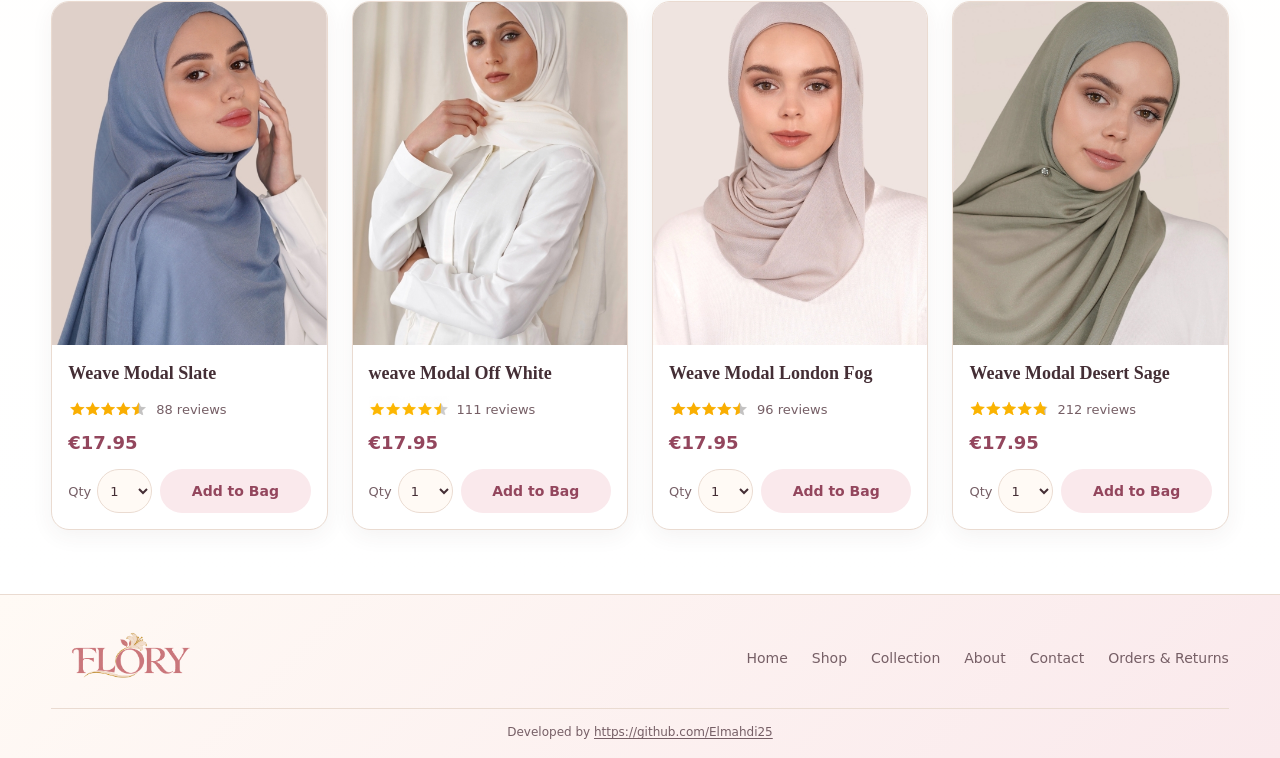
==== commit 65d71dcc: "step_6 use modules and import cart from cart.js" ====
--- a/3.store-project/index.html
+++ b/3.store-project/index.html
@@ -68,9 +68,9 @@
             </p>
         </div>
     </footer>
-    <script src="./script/bag_cart.js"></script>
+     
     <script src="./script/product.js"></script>
-    <script src="./script/index.js"></script>
+    <script type="module" src="./script/index.js"></script>
 </body>
 
 </html>
--- a/3.store-project/style/index/main.css
+++ b/3.store-project/style/index/main.css
@@ -143,3 +143,46 @@
   outline: 2px solid var(--rose);
   outline-offset: 2px;
 }
+
+.product-actions {
+  display: grid;
+  grid-template-columns: auto minmax(0, 1fr);
+  column-gap: 0.5rem;
+  row-gap: 0;
+}
+
+.product-actions .product-quantity {
+  grid-column: 1;
+  grid-row: 2;
+}
+
+.product-actions .add-to-bag {
+  grid-column: 2;
+  grid-row: 2;
+}
+
+.added-message {
+  grid-column: 2;
+  grid-row: 1;
+  display: flex;
+  align-items: center;
+  gap: 0.4rem;
+  margin: 0 0 0.4rem;
+  color: var(--rose);
+  font-size: 0.8125rem;
+  font-weight: 600;
+}
+
+.added-message[hidden] {
+  display: none;
+}
+
+.added-check {
+  display: grid;
+  place-items: center;
+  width: 1.25rem;
+  height: 1.25rem;
+  border-radius: 50%;
+  background: var(--blush);
+  color: var(--rose);
+}
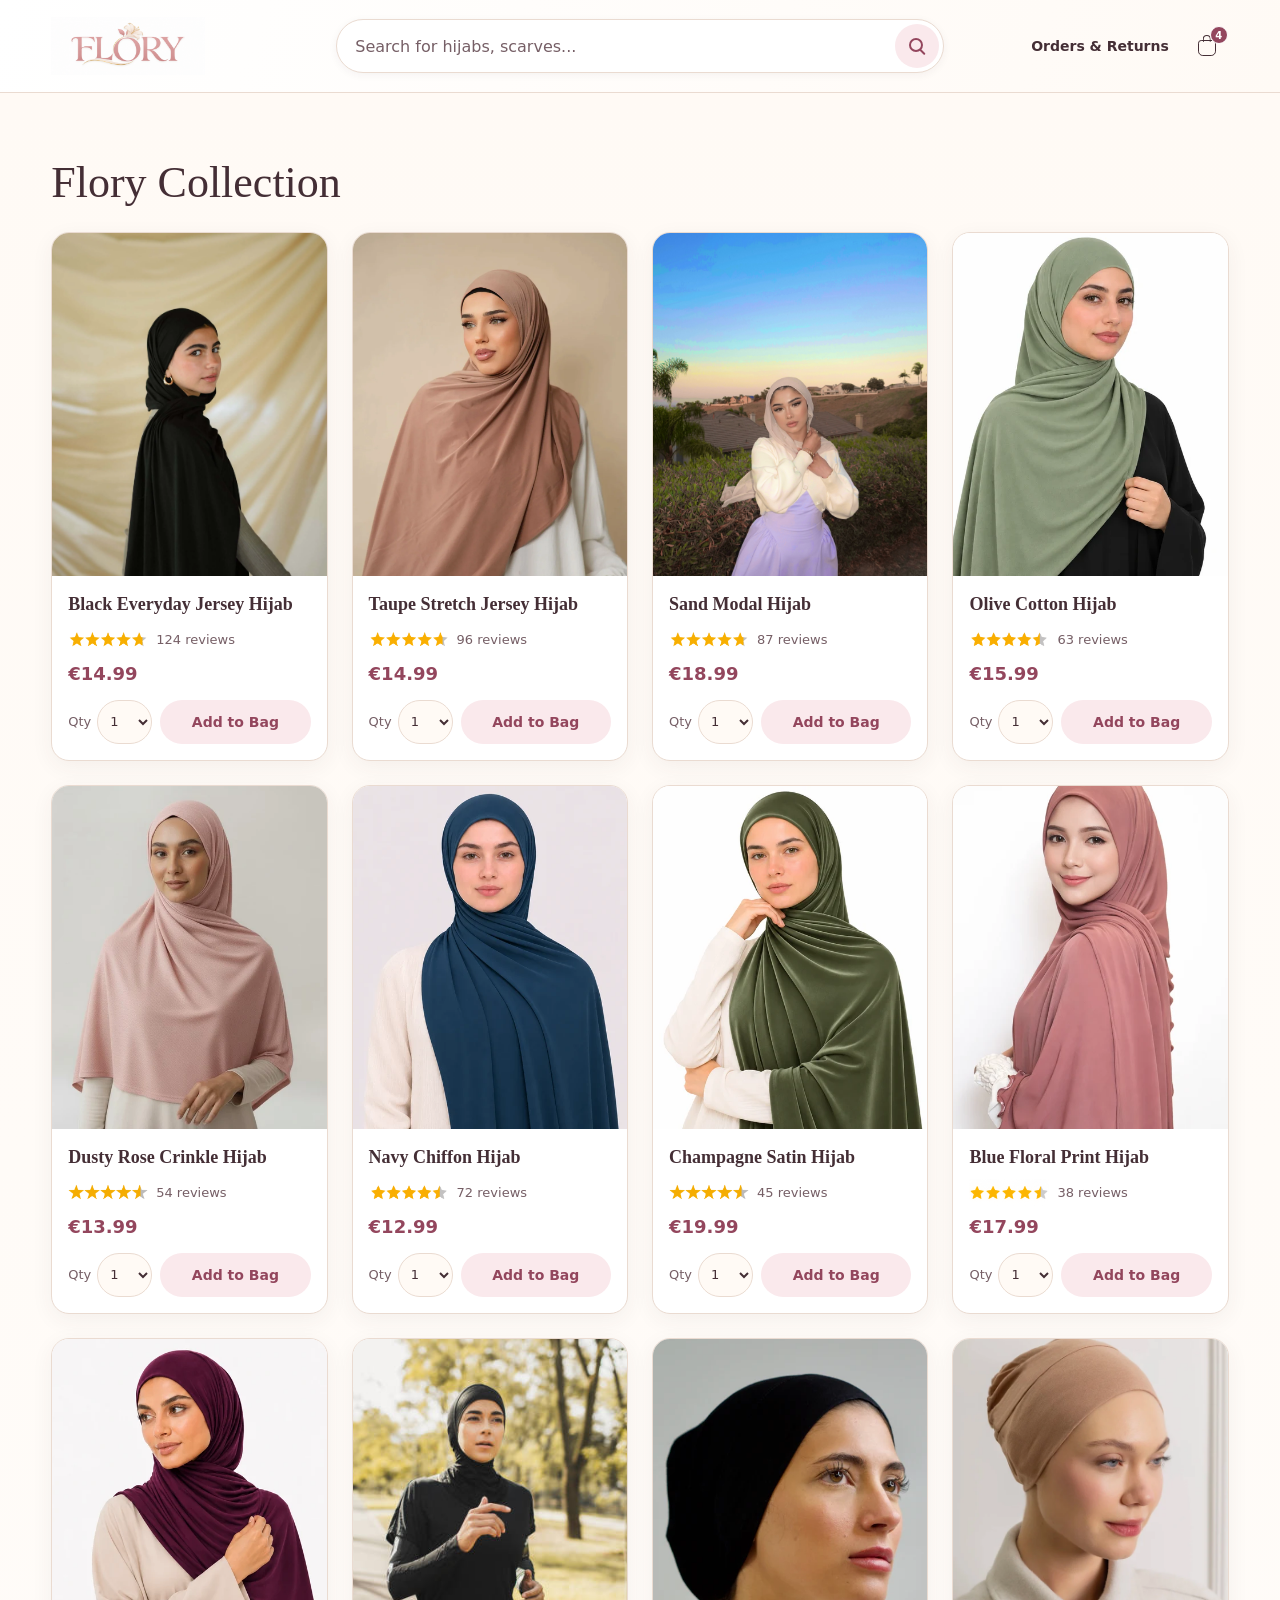
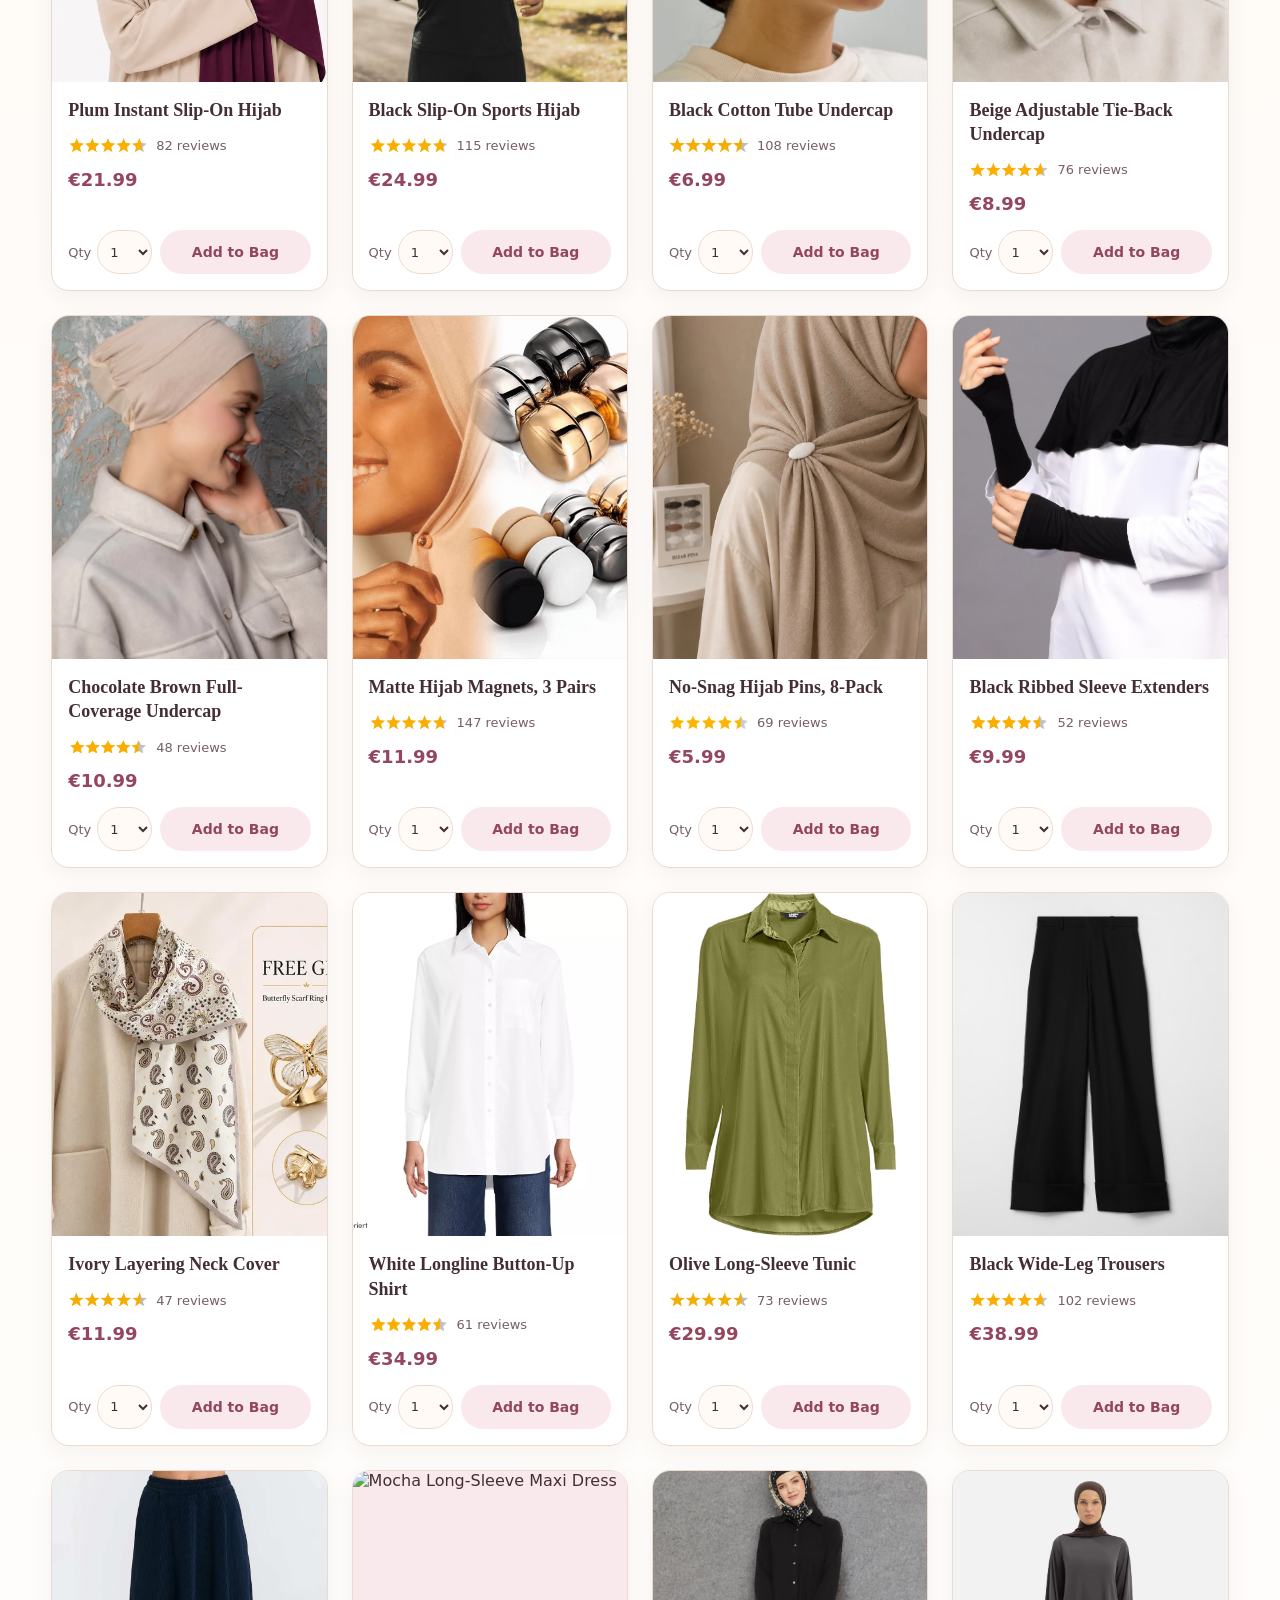
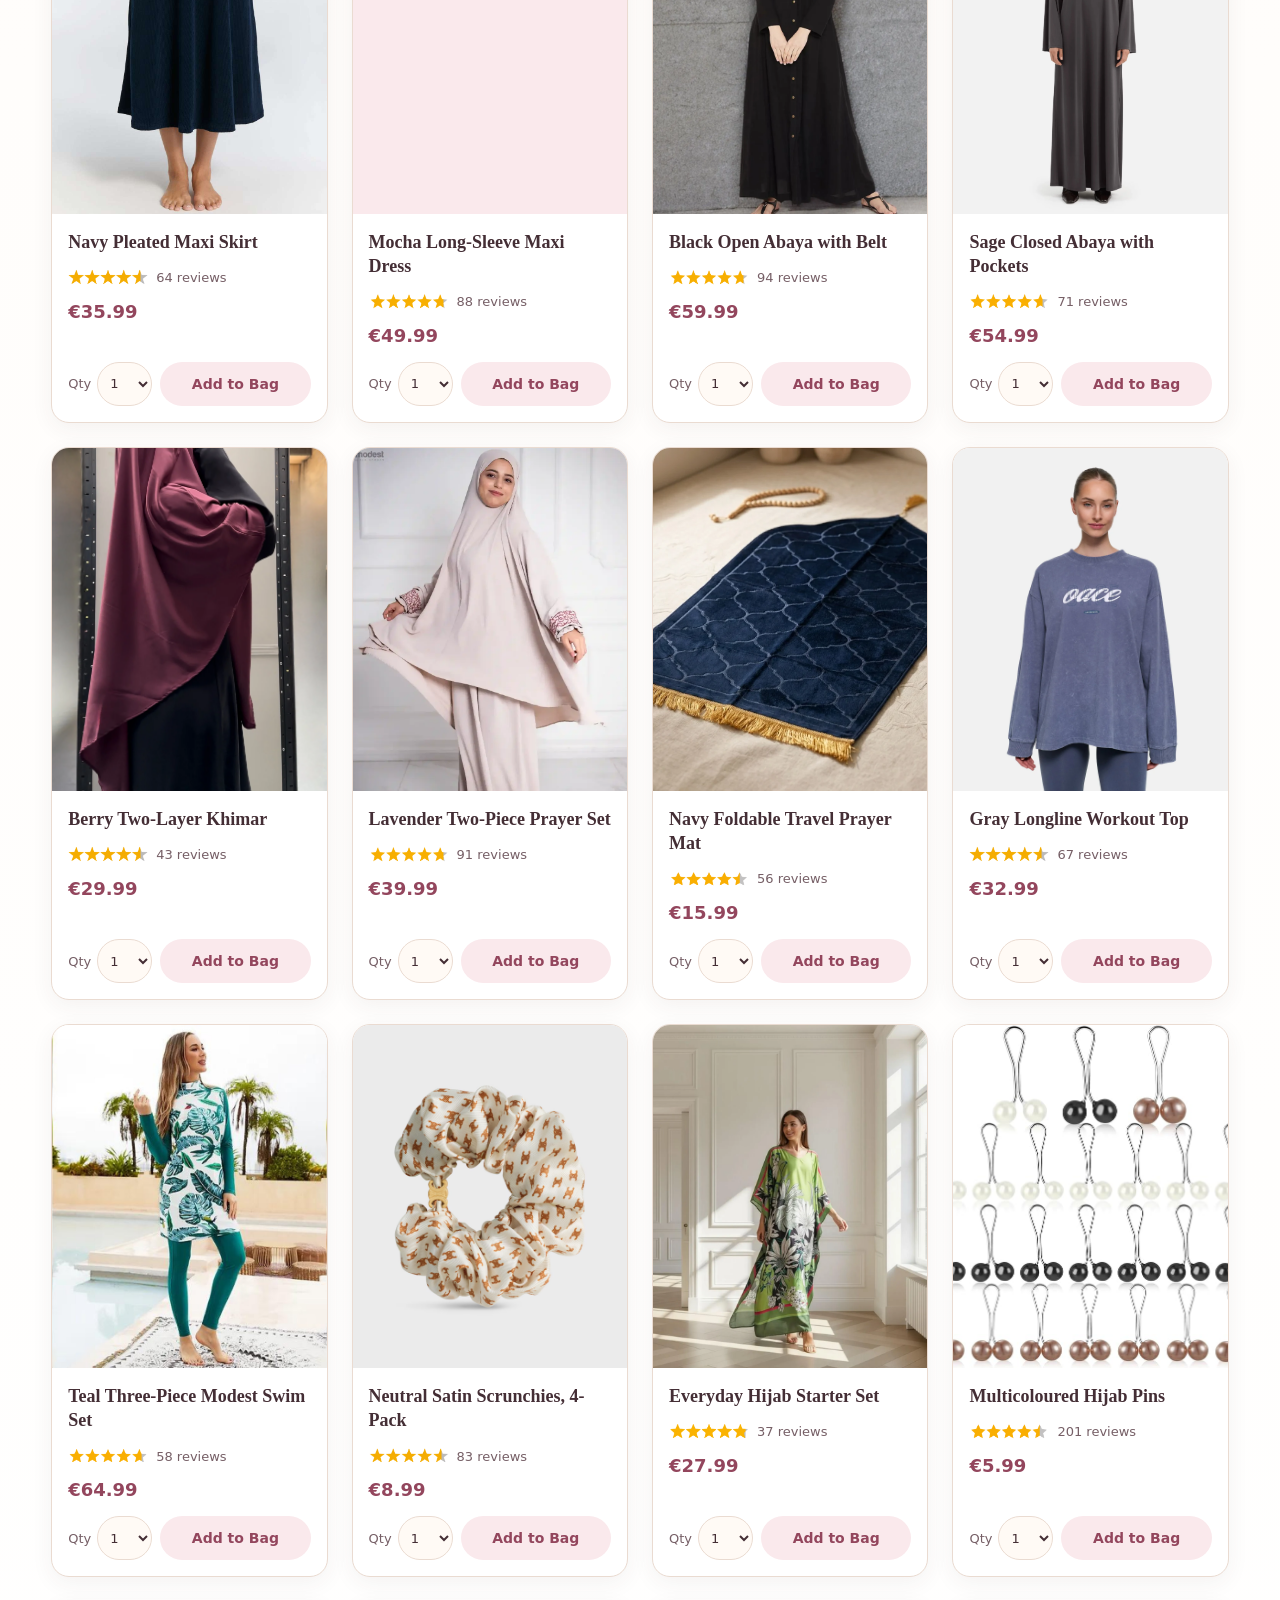
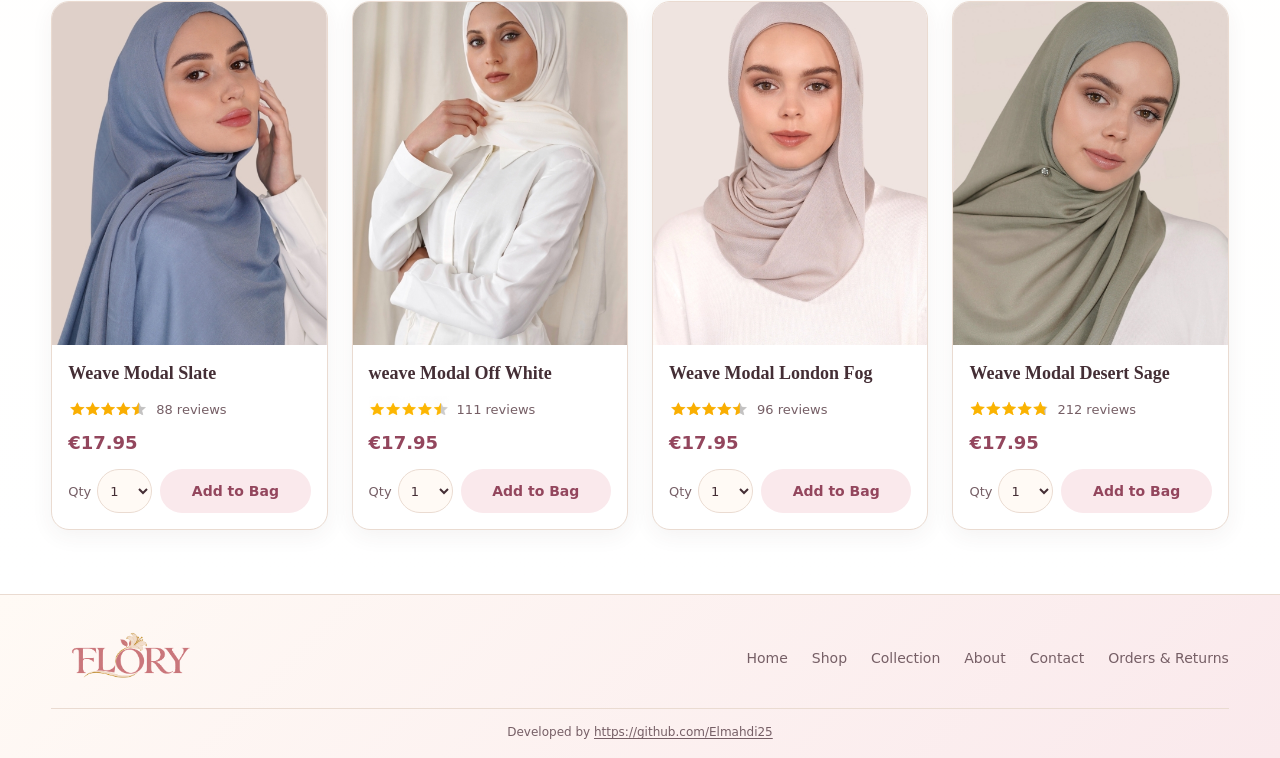
==== commit cc4b1fc2: "step_16 go back from chekout.js to index.js lett the bag at is it without seing 0 again" ====
--- a/3.store-project/index.html
+++ b/3.store-project/index.html
@@ -6,9 +6,10 @@
     <meta name="viewport" content="width=device-width, initial-scale=1.0">
     <link rel="icon" type="image/png" href="./images/icons/flory-fav-icon.png">
     <title>FLORY</title>
-    <link rel="stylesheet" href="./style/index/header.css">
-    <link rel="stylesheet" href="./style/index/main.css">
-    <link rel="stylesheet" href="./style/index/footer.css">
+    <link rel="stylesheet" href="./style/generale.css">
+    <link rel="stylesheet" href="./style/components/header.css">
+    <link rel="stylesheet" href="./style/components/footer.css">
+    <link rel="stylesheet" href="./style/pages/main.css">
 </head>
 
 <body>
@@ -30,9 +31,9 @@
                 <a class="orders-link" href="orders.html">Orders &amp; Returns</a>
 
                 <div class="cart-tools">
-                    <a class="icon-link" href="cart.html" aria-label="Shopping bag, 0 items">
+                    <a class="icon-link" href="./html/checkout.html" aria-label="Shopping bag, 0 items">
                         <span class="bag-icon" aria-hidden="true"></span>
-                        <span class="bag-count" aria-hidden="true">0</span>
+                        <span class="bag-count" aria-hidden="true"></span>
                     </a>
                 </div>
             </nav>
@@ -69,7 +70,6 @@
         </div>
     </footer>
      
-    <script src="./script/product.js"></script>
     <script type="module" src="./script/index.js"></script>
 </body>
 
--- a/3.store-project/style/generale.css
+++ b/3.store-project/style/generale.css
@@ -0,0 +1,20 @@
+:root {
+  --cream: #fffaf5;
+  --white: #fff;
+  --blush: #fae9ec;
+  --beige: #eadbd1;
+  --rose: #93465d;
+  --gold: #a97b3f;
+  --ink: #442e35;
+  --muted: #765f66;
+}
+
+* {
+  box-sizing: border-box;
+}
+
+body {
+  margin: 0;
+  color: var(--ink);
+  font-family: "DM Sans", system-ui, sans-serif;
+}
--- a/3.store-project/style/components/header.css
+++ b/3.store-project/style/components/header.css
@@ -0,0 +1,245 @@
+.store-header {
+  background: linear-gradient(110deg, var(--white), var(--cream));
+  border-bottom: 1px solid var(--beige);
+  box-shadow: 0 4px 18px rgb(68 46 53 / 7%);
+}
+
+.header-inner {
+  display: grid;
+  grid-template-columns: minmax(0, 1fr) minmax(0, 2.4fr) minmax(
+      max-content,
+      1fr
+    );
+  align-items: center;
+  gap: 2rem;
+  max-width: 90rem;
+  margin-inline: auto;
+  padding: 1rem clamp(1rem, 4vw, 3.5rem);
+}
+
+.brand {
+  justify-self: start;
+  border-radius: 0.5rem;
+}
+
+.brand img {
+  display: block;
+  width: clamp(6rem, 12vw, 10rem);
+  max-width: 100%;
+  height: 3.75rem;
+  object-fit: contain;
+  object-position: left center;
+}
+
+.store-search {
+  display: flex;
+  width: 100%;
+  min-width: 0;
+  padding: 0.25rem;
+  border: 1px solid var(--beige);
+  border-radius: 999px;
+  background: var(--white);
+  box-shadow: 0 2px 8px rgb(68 46 53 / 5%);
+}
+
+.store-search input {
+  flex: 1;
+  min-width: 0;
+  padding: 0 0.875rem;
+  border: 0;
+  border-radius: inherit;
+  background: transparent;
+  color: var(--ink);
+  font: inherit;
+}
+
+.store-search input::placeholder {
+  color: var(--muted);
+}
+
+.store-search input:focus {
+  outline: none;
+}
+
+.store-search:focus-within {
+  border-color: var(--rose);
+  outline: 2px solid var(--blush);
+}
+
+.store-search button,
+.icon-link {
+  display: grid;
+  place-items: center;
+  flex: none;
+  width: 2.75rem;
+  height: 2.75rem;
+}
+
+.store-search button {
+  border: 0;
+  border-radius: 50%;
+  background: var(--blush);
+  color: var(--rose);
+  cursor: pointer;
+}
+
+.store-search button:hover {
+  background: #f4d9df;
+}
+
+.search-icon {
+  position: relative;
+  width: 0.875rem;
+  height: 0.875rem;
+  border: 2px solid currentColor;
+  border-radius: 50%;
+  transform: translate(-1px, -1px);
+}
+
+.search-icon::after {
+  position: absolute;
+  right: -5px;
+  bottom: -3px;
+  width: 7px;
+  height: 2px;
+  border-radius: 2px;
+  background: currentColor;
+  transform: rotate(45deg);
+  content: "";
+}
+
+.header-actions,
+.cart-tools {
+  display: flex;
+  align-items: center;
+}
+
+.header-actions {
+  justify-self: end;
+  gap: 1rem;
+}
+
+.orders-link {
+  display: inline-flex;
+  align-items: center;
+  min-height: 2.75rem;
+  color: var(--ink);
+  font-size: 0.875rem;
+  font-weight: 600;
+  text-decoration: none;
+  white-space: nowrap;
+}
+
+.orders-link:hover {
+  text-decoration: underline;
+  text-decoration-color: var(--gold);
+  text-underline-offset: 0.25em;
+}
+
+.icon-link {
+  position: relative;
+  border-radius: 50%;
+  color: var(--ink);
+  text-decoration: none;
+}
+
+.icon-link:hover {
+  background: var(--blush);
+  color: var(--rose);
+}
+
+.brand:focus-visible,
+.orders-link:focus-visible,
+.icon-link:focus-visible,
+.store-search button:focus-visible {
+  outline: 2px solid var(--rose);
+  outline-offset: 2px;
+}
+
+.bag-icon {
+  position: relative;
+  width: 1.125rem;
+  height: 1rem;
+  margin-top: 0.25rem;
+  border: 1.5px solid currentColor;
+  border-radius: 0.2rem 0.2rem 0.3rem 0.3rem;
+}
+
+.bag-icon::before {
+  position: absolute;
+  top: -0.375rem;
+  left: 50%;
+  width: 0.4rem;
+  height: 0.35rem;
+  border: 1.5px solid currentColor;
+  border-bottom: 0;
+  border-radius: 0.35rem 0.35rem 0 0;
+  transform: translateX(-50%);
+  content: "";
+}
+
+.bag-count {
+  position: absolute;
+  top: 0.125rem;
+  right: 0.0625rem;
+  display: grid;
+  place-items: center;
+  min-width: 1.125rem;
+  height: 1.125rem;
+  padding-inline: 0.125rem;
+  border: 1px solid var(--white);
+  border-radius: 999px;
+  background: var(--rose);
+  color: var(--white);
+  font-size: 0.625rem;
+  font-weight: 700;
+}
+
+/* Tablet */
+@media (max-width: 62rem) {
+  .header-inner {
+    grid-template-columns: minmax(0, 1fr) minmax(0, 2fr) max-content;
+    gap: 1rem;
+  }
+
+  .header-actions {
+    gap: 0.5rem;
+  }
+}
+
+/* Mobile: logo and store links above a full-width search field */
+@media (max-width: 44rem) {
+  .header-inner {
+    grid-template-columns: minmax(0, 1fr) max-content;
+    gap: 0.625rem 0.75rem;
+    padding: 0.625rem 1rem 0.875rem;
+  }
+
+  .brand {
+    grid-area: 1 / 1;
+  }
+
+  .brand img {
+    height: 2.75rem;
+  }
+
+  .header-actions {
+    grid-area: 1 / 2;
+  }
+
+  .store-search {
+    grid-area: 2 / 1 / 3 / -1;
+  }
+}
+
+/* Narrow phones */
+@media (max-width: 23rem) {
+  .header-inner {
+    padding-inline: 0.75rem;
+    column-gap: 0.5rem;
+  }
+
+  .orders-link {
+    font-size: 0.75rem;
+  }
+}
--- a/3.store-project/style/components/footer.css
+++ b/3.store-project/style/components/footer.css
@@ -0,0 +1,120 @@
+.flory-footer {
+  padding: 2rem clamp(1rem, 4vw, 3.5rem) 1rem;
+  border-top: 1px solid var(--beige, #eadbd1);
+  background: linear-gradient(
+    135deg,
+    var(--cream, #fffaf5),
+    var(--blush, #fae9ec)
+  );
+  color: var(--muted, #765f66);
+}
+
+.flory-footer-inner {
+  display: grid;
+  grid-template-columns: auto minmax(0, 1fr);
+  align-items: center;
+  gap: 1.25rem 2rem;
+  max-width: 80rem;
+  margin-inline: auto;
+}
+
+.flory-footer a {
+  color: inherit;
+  text-decoration: none;
+}
+
+.flory-footer a:hover {
+  color: var(--rose, #93465d);
+  text-decoration: underline;
+  text-underline-offset: 0.25em;
+}
+
+.flory-footer a:focus-visible {
+  outline: 2px solid var(--rose, #93465d);
+  outline-offset: 3px;
+  border-radius: 0.2rem;
+}
+
+.flory-footer .flory-footer-brand {
+  justify-self: start;
+}
+
+.flory-footer-brand img {
+  display: block;
+  width: clamp(7rem, 15vw, 10rem);
+  height: auto;
+}
+
+@media (max-width: 48rem) {
+  .flory-footer .flory-footer-brand {
+    justify-self: center;
+  }
+}
+
+.flory-footer-nav {
+  justify-self: end;
+}
+
+.flory-footer-links {
+  display: flex;
+  flex-wrap: wrap;
+  justify-content: flex-end;
+  gap: 0.25rem clamp(0.875rem, 2vw, 1.5rem);
+  margin: 0;
+  padding: 0;
+  list-style: none;
+}
+
+.flory-footer-links a {
+  display: inline-flex;
+  align-items: center;
+  min-height: 2.75rem;
+  font-size: 0.875rem;
+}
+
+.flory-footer-credit {
+  grid-column: 1 / -1;
+  margin: 0;
+  padding-top: 0.875rem;
+  border-top: 1px solid var(--beige, #eadbd1);
+  font-size: 0.75rem;
+  line-height: 1.6;
+  text-align: center;
+  overflow-wrap: anywhere;
+}
+
+.flory-footer-credit a {
+  text-decoration: underline;
+  text-underline-offset: 0.2em;
+}
+
+/* Tablet and mobile */
+@media (max-width: 48rem) {
+  .flory-footer-inner {
+    grid-template-columns: minmax(0, 1fr);
+    justify-items: center;
+    gap: 0.75rem;
+  }
+
+  .flory-footer-nav {
+    justify-self: center;
+  }
+
+  .flory-footer-links {
+    justify-content: center;
+  }
+
+  .flory-footer-credit {
+    width: 100%;
+  }
+}
+
+/* Small phones */
+@media (max-width: 30rem) {
+  .flory-footer-links {
+    display: grid;
+    grid-template-columns: repeat(2, minmax(0, 1fr));
+    column-gap: 1.25rem;
+    text-align: center;
+  }
+}
--- a/3.store-project/style/pages/main.css
+++ b/3.store-project/style/pages/main.css
@@ -0,0 +1,188 @@
+.shop {
+  min-height: 100vh;
+  padding: clamp(2rem, 5vw, 4rem) clamp(1rem, 4vw, 3.5rem);
+  background: linear-gradient(180deg, var(--cream), var(--white));
+}
+
+.shop-title,
+.products-grid {
+  max-width: 80rem;
+  margin-inline: auto;
+}
+
+.shop-title {
+  margin-top: 0;
+  margin-bottom: 1.5rem;
+  color: var(--ink);
+  font-family: Georgia, serif;
+  font-size: clamp(1.75rem, 4vw, 2.75rem);
+  font-weight: 500;
+}
+
+.products-grid {
+  display: grid;
+  grid-template-columns: repeat(auto-fill, minmax(min(100%, 15rem), 1fr));
+  gap: clamp(0.875rem, 2vw, 1.5rem);
+}
+
+.product-card {
+  display: flex;
+  flex-direction: column;
+  min-width: 0;
+  overflow: hidden;
+  border: 1px solid var(--beige);
+  border-radius: 1.125rem;
+  background: var(--white);
+  box-shadow: 0 6px 22px rgb(68 46 53 / 6%);
+}
+
+.product-image-wrap {
+  aspect-ratio: 4 / 5;
+  overflow: hidden;
+  background: var(--blush);
+}
+
+.product-image {
+  display: block;
+  width: 100%;
+  height: 100%;
+  object-fit: cover;
+}
+
+.product-details {
+  display: flex;
+  flex: 1;
+  flex-direction: column;
+  gap: 0.625rem;
+  padding: 1rem;
+}
+
+.product-name {
+  margin: 0;
+  color: var(--ink);
+  font-family: Georgia, serif;
+  font-size: 1.125rem;
+  font-weight: 600;
+  line-height: 1.35;
+}
+
+.product-rating {
+  display: flex;
+  flex-wrap: wrap;
+  align-items: center;
+  gap: 0.375rem 0.5rem;
+}
+
+.product-stars {
+  display: block;
+  width: 5rem;
+  height: auto;
+}
+
+.product-review-count {
+  color: var(--muted);
+  font-size: 0.8125rem;
+}
+
+.product-price {
+  margin: 0;
+  color: var(--rose);
+  font-size: 1.125rem;
+  font-weight: 700;
+}
+
+.product-actions {
+  display: flex;
+  flex-wrap: wrap;
+  align-items: center;
+  gap: 0.5rem;
+  margin-top: auto;
+  padding-top: 0.375rem;
+}
+
+.product-quantity {
+  display: flex;
+  align-items: center;
+  gap: 0.375rem;
+  color: var(--muted);
+  font-size: 0.8125rem;
+}
+
+.product-quantity select,
+.add-to-bag {
+  min-height: 2.75rem;
+  border-radius: 999px;
+  font: inherit;
+  cursor: pointer;
+}
+
+.product-quantity select {
+  padding-inline: 0.5rem;
+  border: 1px solid var(--beige);
+  background: var(--cream);
+  color: var(--ink);
+}
+
+.add-to-bag {
+  flex: 1 0 auto;
+  padding-inline: 0.75rem;
+  border: 1px solid transparent;
+  background: var(--blush);
+  color: var(--rose);
+  font-size: 0.875rem;
+  font-weight: 700;
+}
+
+.add-to-bag:hover {
+  border-color: var(--gold);
+  background: #f4d9df;
+}
+
+.product-quantity select:focus-visible,
+.add-to-bag:focus-visible {
+  outline: 2px solid var(--rose);
+  outline-offset: 2px;
+}
+
+.product-actions {
+  display: grid;
+  grid-template-columns: auto minmax(0, 1fr);
+  column-gap: 0.5rem;
+  row-gap: 0;
+}
+
+.product-actions .product-quantity {
+  grid-column: 1;
+  grid-row: 2;
+}
+
+.product-actions .add-to-bag {
+  grid-column: 2;
+  grid-row: 2;
+}
+
+.added-message {
+  grid-column: 2;
+  grid-row: 1;
+  display: flex;
+  align-items: center;
+  gap: 0.4rem;
+  margin: 0 0 0.4rem;
+  color: var(--rose);
+  font-size: 0.8125rem;
+  font-weight: 600;
+}
+
+.added-message[hidden] {
+  display: none;
+}
+
+.added-check {
+  display: grid;
+  place-items: center;
+  width: 1.25rem;
+  height: 1.25rem;
+  border-radius: 50%;
+  background: var(--blush);
+  color: var(--rose);
+}
